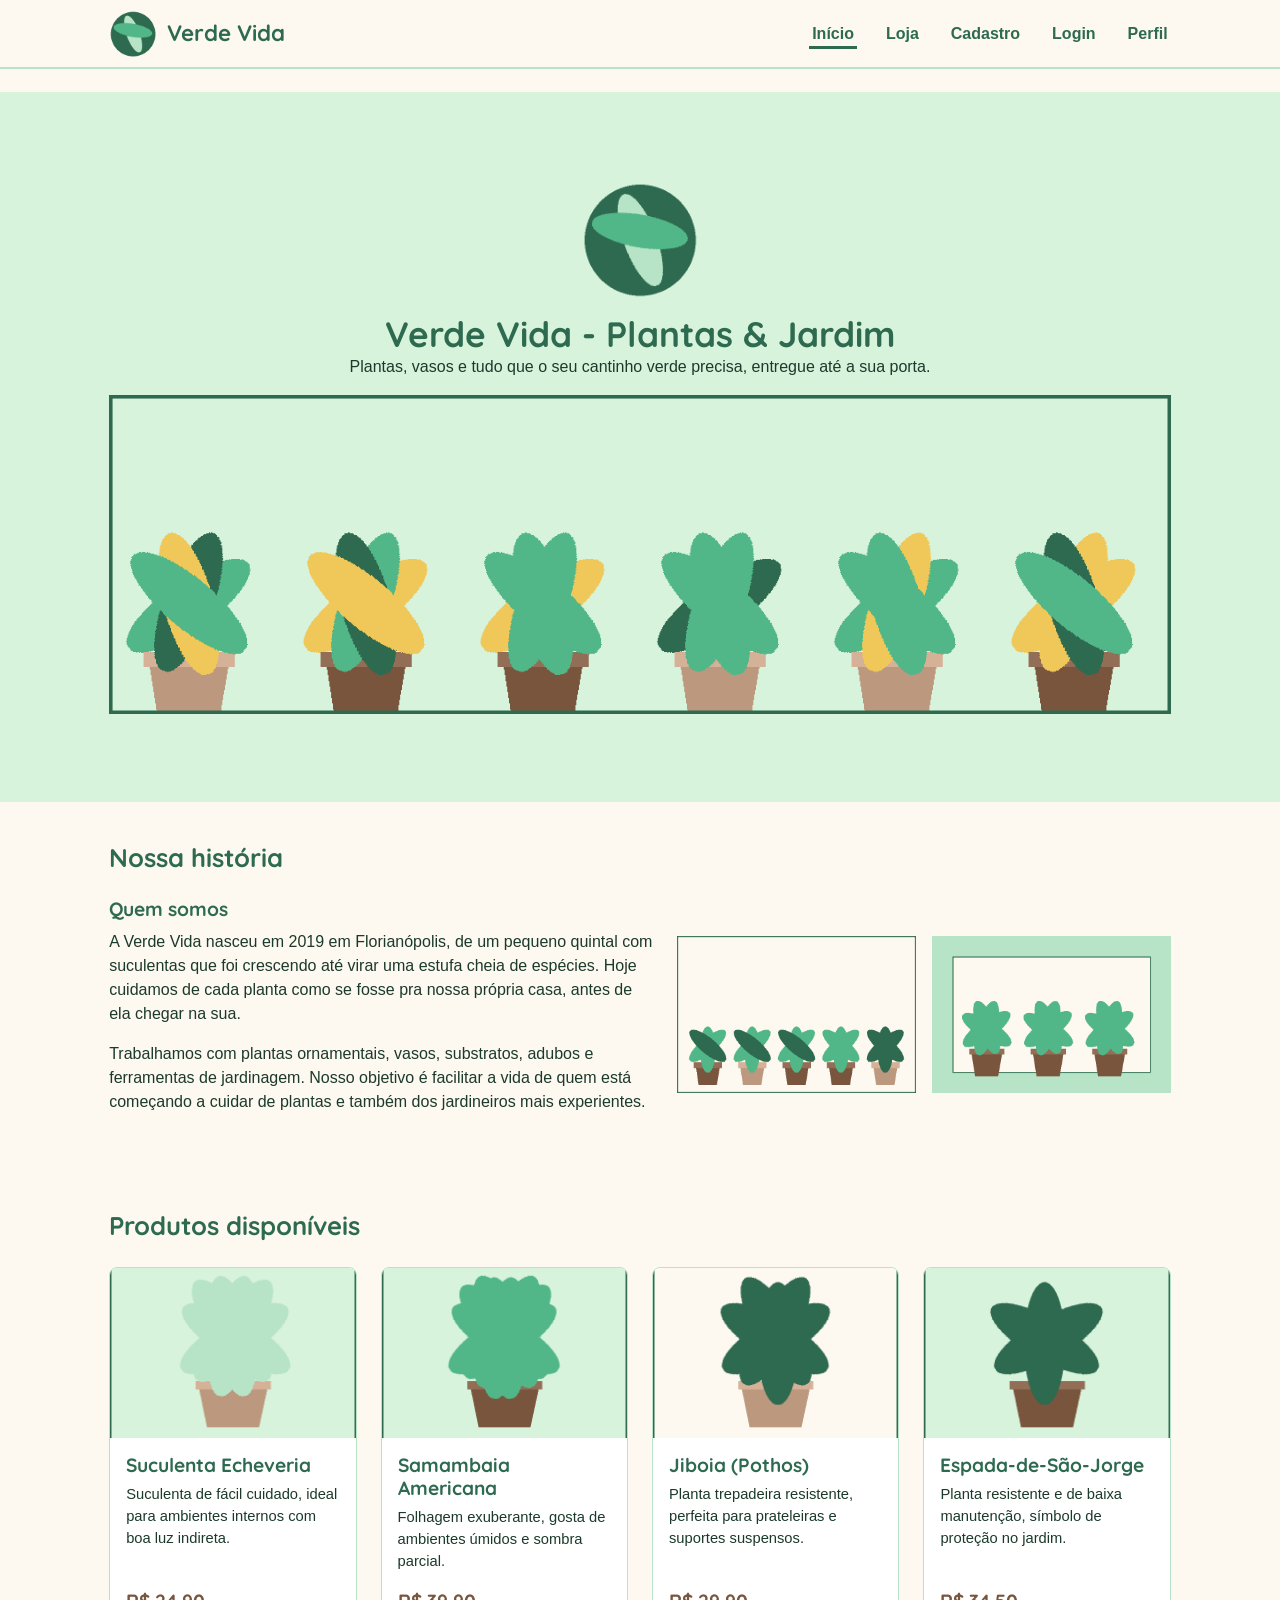
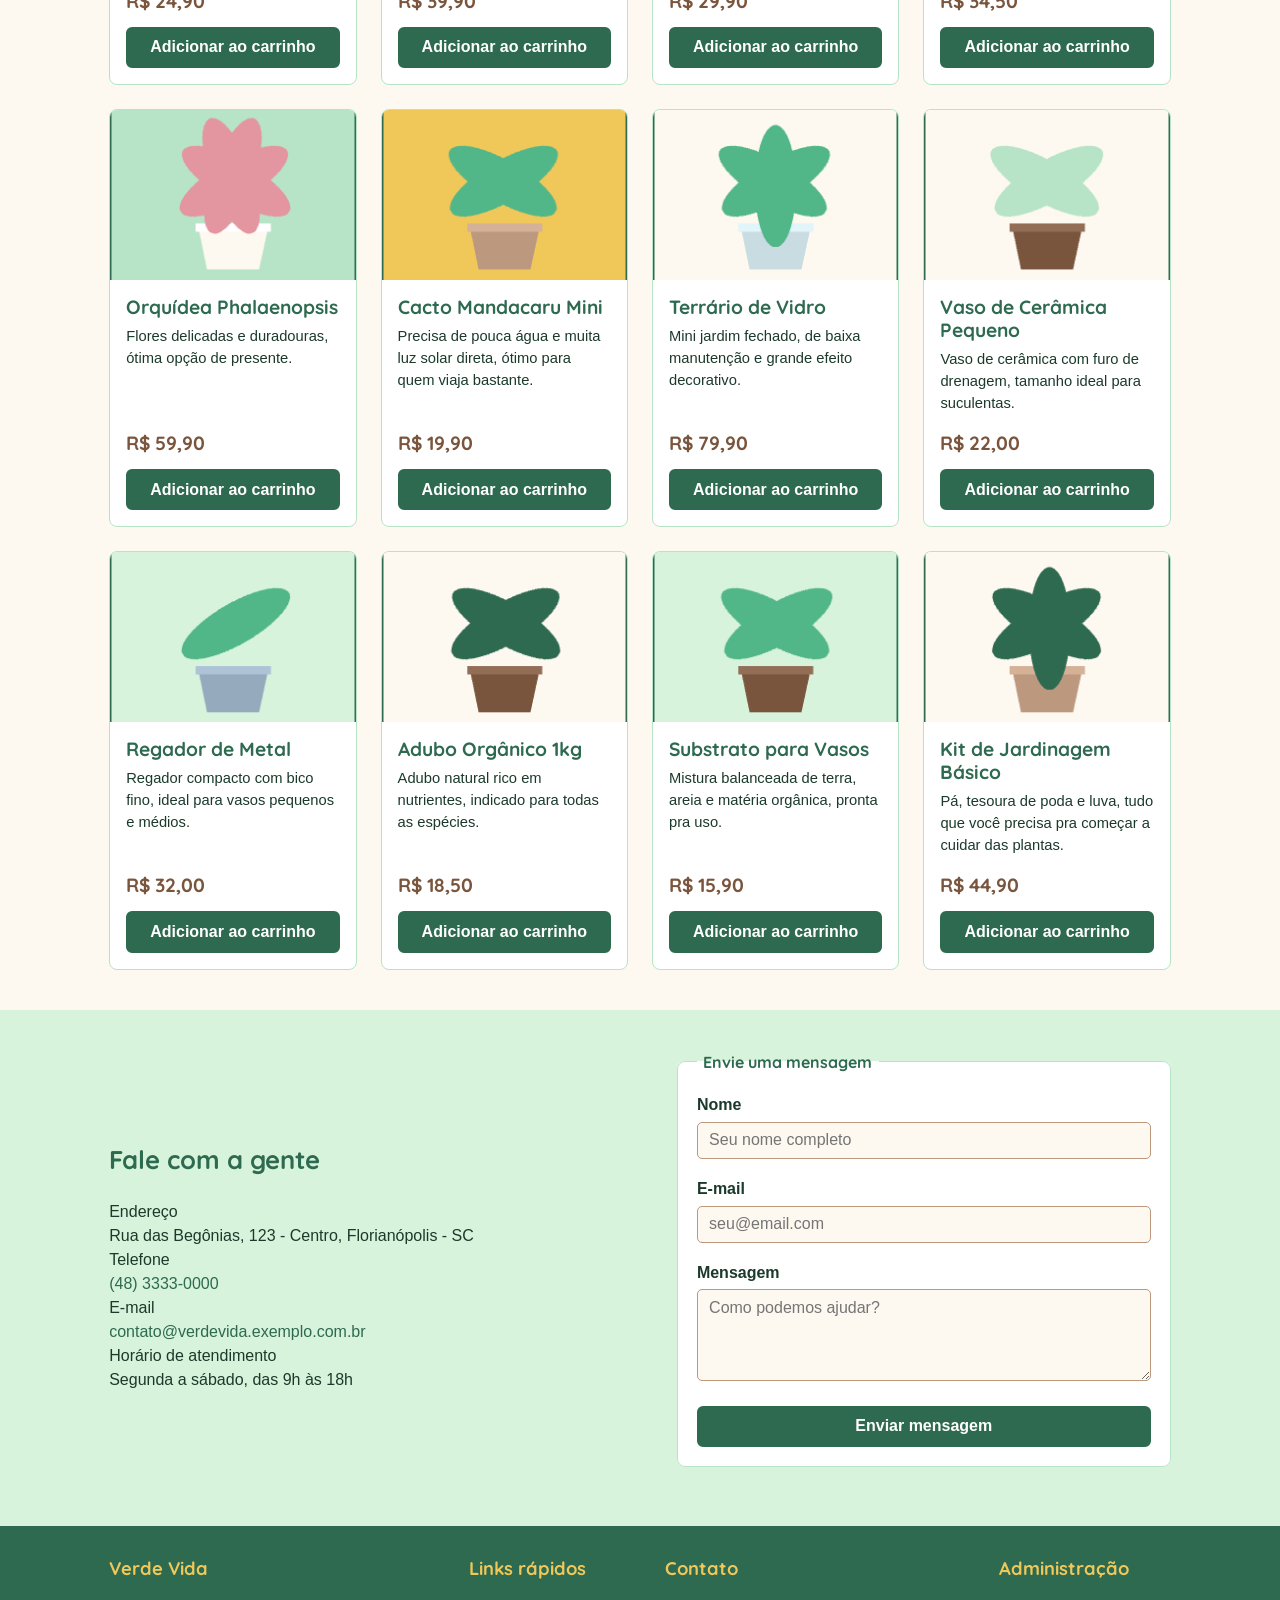
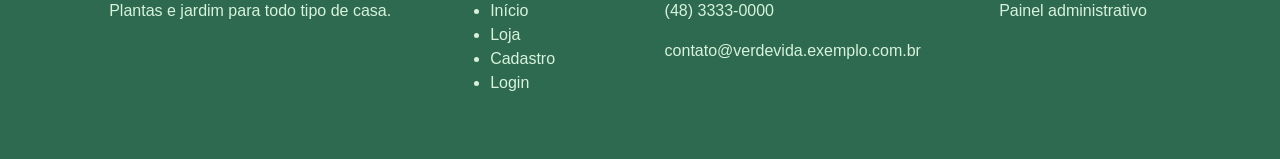
==== index.html @ 169ced2e "feat: cria página inicial" ====
<!DOCTYPE html>
<html lang="pt-BR">
<head>
    <meta charset="UTF-8">
    <meta name="viewport" content="width=device-width, initial-scale=1.0">
    <title>Verde Vida - Plantas &amp; Jardim</title>
    <meta name="description" content="Verde Vida: loja virtual de plantas, vasos e produtos de jardinagem.">
    <link rel="stylesheet" href="css/base.css">
    <link rel="stylesheet" href="css/layout.css">
    <link rel="stylesheet" href="css/componentes.css">
    <link rel="stylesheet" href="css/responsivo.css">
</head>
<body>

    <header class="cabecalho">
        <div class="container">
            <a href="index.html" class="marca-loja">
                <img src="img/logo.png" alt="Logotipo da loja Verde Vida, um vaso com folhas">
                <span>Verde Vida</span>
            </a>

            <input type="checkbox" id="alternar-menu" class="alternar-menu">
            <label for="alternar-menu" class="rotulo-menu">
                <span class="somente-leitor-de-tela">Abrir ou fechar o menu</span>
                <span class="barra-menu" aria-hidden="true"></span><span class="barra-menu" aria-hidden="true"></span><span class="barra-menu" aria-hidden="true"></span>
            </label>

            <nav class="menu-principal" aria-label="Navegação principal">
                <ul>
                    <li><a href="index.html" aria-current="page">Início</a></li>
                    <li><a href="loja.html">Loja</a></li>
                    <li><a href="cadastro.html">Cadastro</a></li>
                    <li><a href="login.html">Login</a></li>
                    <li><a href="perfil.html">Perfil</a></li>
                </ul>
            </nav>
        </div>
    </header>

    <main>

        <!-- area de destaque com nome e logo da loja -->
        <section class="secao secao-destaque">
            <div class="container">
                <img src="img/logo.png" alt="Logotipo da Verde Vida" class="logo-grande">
                <h1>Verde Vida - Plantas &amp; Jardim</h1>
                <p>Plantas, vasos e tudo que o seu cantinho verde precisa, entregue até a sua porta.</p>
                <img src="img/banner-destaque.png" alt="Ilustração de vasos de plantas lado a lado representando o catálogo da loja">
            </div>
        </section>

        <!-- descricao da loja, com imagens fora da galeria de produtos -->
        <section class="secao" id="sobre">
            <div class="container">
                <h2>Nossa história</h2>
                <div class="grade-sobre">
                    <div>
                        <h3>Quem somos</h3>
                        <p>A Verde Vida nasceu em 2019 em Florianópolis, de um pequeno quintal com suculentas que foi crescendo até virar uma estufa cheia de espécies. Hoje cuidamos de cada planta como se fosse pra nossa própria casa, antes de ela chegar na sua.</p>
                        <p>Trabalhamos com plantas ornamentais, vasos, substratos, adubos e ferramentas de jardinagem. Nosso objetivo é facilitar a vida de quem está começando a cuidar de plantas e também dos jardineiros mais experientes.</p>
                    </div>
                    <div class="imagens-sobre">
                        <img src="img/sobre-estufa.png" alt="Estufa da Verde Vida com vários vasos de plantas organizados em fileiras">
                        <img src="img/sobre-equipe.png" alt="Área de atendimento da loja com plantas expostas em uma estante">
                    </div>
                </div>
            </div>
        </section>

        <!-- galeria de produtos -->
        <section class="secao" id="produtos">
            <div class="container">
                <h2>Produtos disponíveis</h2>

                <div class="grade-produtos">

                    <article class="cartao-produto">
                        <img src="img/prod-suculenta.png" alt="Vaso pequeno com suculenta Echeveria">
                        <div class="info-produto">
                            <h3>Suculenta Echeveria</h3>
                            <p class="descricao-produto">Suculenta de fácil cuidado, ideal para ambientes internos com boa luz indireta.</p>
                            <p class="preco-produto">R$ 24,90</p>
                            <button type="button" class="botao botao-bloco">Adicionar ao carrinho</button>
                        </div>
                    </article>

                    <article class="cartao-produto">
                        <img src="img/prod-samambaia.png" alt="Samambaia americana em vaso de cerâmica">
                        <div class="info-produto">
                            <h3>Samambaia Americana</h3>
                            <p class="descricao-produto">Folhagem exuberante, gosta de ambientes úmidos e sombra parcial.</p>
                            <p class="preco-produto">R$ 39,90</p>
                            <button type="button" class="botao botao-bloco">Adicionar ao carrinho</button>
                        </div>
                    </article>

                    <article class="cartao-produto">
                        <img src="img/prod-jiboia.png" alt="Jiboia (Pothos) com folhas pendentes em vaso">
                        <div class="info-produto">
                            <h3>Jiboia (Pothos)</h3>
                            <p class="descricao-produto">Planta trepadeira resistente, perfeita para prateleiras e suportes suspensos.</p>
                            <p class="preco-produto">R$ 29,90</p>
                            <button type="button" class="botao botao-bloco">Adicionar ao carrinho</button>
                        </div>
                    </article>

                    <article class="cartao-produto">
                        <img src="img/prod-espada-sao-jorge.png" alt="Espada-de-São-Jorge em vaso de barro">
                        <div class="info-produto">
                            <h3>Espada-de-São-Jorge</h3>
                            <p class="descricao-produto">Planta resistente e de baixa manutenção, símbolo de proteção no jardim.</p>
                            <p class="preco-produto">R$ 34,50</p>
                            <button type="button" class="botao botao-bloco">Adicionar ao carrinho</button>
                        </div>
                    </article>

                    <article class="cartao-produto">
                        <img src="img/prod-orquidea.png" alt="Orquídea Phalaenopsis rosa em vaso transparente">
                        <div class="info-produto">
                            <h3>Orquídea Phalaenopsis</h3>
                            <p class="descricao-produto">Flores delicadas e duradouras, ótima opção de presente.</p>
                            <p class="preco-produto">R$ 59,90</p>
                            <button type="button" class="botao botao-bloco">Adicionar ao carrinho</button>
                        </div>
                    </article>

                    <article class="cartao-produto">
                        <img src="img/prod-cacto.png" alt="Mini cacto mandacaru em vaso pequeno">
                        <div class="info-produto">
                            <h3>Cacto Mandacaru Mini</h3>
                            <p class="descricao-produto">Precisa de pouca água e muita luz solar direta, ótimo para quem viaja bastante.</p>
                            <p class="preco-produto">R$ 19,90</p>
                            <button type="button" class="botao botao-bloco">Adicionar ao carrinho</button>
                        </div>
                    </article>

                    <article class="cartao-produto">
                        <img src="img/prod-terrario.png" alt="Terrário de vidro com pequenas plantas dentro">
                        <div class="info-produto">
                            <h3>Terrário de Vidro</h3>
                            <p class="descricao-produto">Mini jardim fechado, de baixa manutenção e grande efeito decorativo.</p>
                            <p class="preco-produto">R$ 79,90</p>
                            <button type="button" class="botao botao-bloco">Adicionar ao carrinho</button>
                        </div>
                    </article>

                    <article class="cartao-produto">
                        <img src="img/prod-vaso-ceramica.png" alt="Vaso de cerâmica vazio na cor marrom">
                        <div class="info-produto">
                            <h3>Vaso de Cerâmica Pequeno</h3>
                            <p class="descricao-produto">Vaso de cerâmica com furo de drenagem, tamanho ideal para suculentas.</p>
                            <p class="preco-produto">R$ 22,00</p>
                            <button type="button" class="botao botao-bloco">Adicionar ao carrinho</button>
                        </div>
                    </article>

                    <article class="cartao-produto">
                        <img src="img/prod-regador.png" alt="Regador de metal pequeno">
                        <div class="info-produto">
                            <h3>Regador de Metal</h3>
                            <p class="descricao-produto">Regador compacto com bico fino, ideal para vasos pequenos e médios.</p>
                            <p class="preco-produto">R$ 32,00</p>
                            <button type="button" class="botao botao-bloco">Adicionar ao carrinho</button>
                        </div>
                    </article>

                    <article class="cartao-produto">
                        <img src="img/prod-adubo.png" alt="Pacote de adubo orgânico de um quilo">
                        <div class="info-produto">
                            <h3>Adubo Orgânico 1kg</h3>
                            <p class="descricao-produto">Adubo natural rico em nutrientes, indicado para todas as espécies.</p>
                            <p class="preco-produto">R$ 18,50</p>
                            <button type="button" class="botao botao-bloco">Adicionar ao carrinho</button>
                        </div>
                    </article>

                    <article class="cartao-produto">
                        <img src="img/prod-substrato.png" alt="Pacote de substrato para vasos">
                        <div class="info-produto">
                            <h3>Substrato para Vasos</h3>
                            <p class="descricao-produto">Mistura balanceada de terra, areia e matéria orgânica, pronta pra uso.</p>
                            <p class="preco-produto">R$ 15,90</p>
                            <button type="button" class="botao botao-bloco">Adicionar ao carrinho</button>
                        </div>
                    </article>

                    <article class="cartao-produto">
                        <img src="img/prod-kit-jardinagem.png" alt="Kit básico de jardinagem com ferramentas pequenas">
                        <div class="info-produto">
                            <h3>Kit de Jardinagem Básico</h3>
                            <p class="descricao-produto">Pá, tesoura de poda e luva, tudo que você precisa pra começar a cuidar das plantas.</p>
                            <p class="preco-produto">R$ 44,90</p>
                            <button type="button" class="botao botao-bloco">Adicionar ao carrinho</button>
                        </div>
                    </article>

                </div>
            </div>
        </section>

        <!-- contato -->
        <section class="secao secao-destacada" id="contato">
            <div class="container grade-sobre">
                <div>
                    <h2>Fale com a gente</h2>
                    <dl>
                        <dt>Endereço</dt>
                        <dd>Rua das Begônias, 123 - Centro, Florianópolis - SC</dd>
                        <dt>Telefone</dt>
                        <dd><a href="tel:+554833330000">(48) 3333-0000</a></dd>
                        <dt>E-mail</dt>
                        <dd><a href="mailto:contato@verdevida.exemplo.com.br">contato@verdevida.exemplo.com.br</a></dd>
                        <dt>Horário de atendimento</dt>
                        <dd>Segunda a sábado, das 9h às 18h</dd>
                    </dl>
                </div>
                <div>
                    <form action="#" method="post" id="form-contato">
                        <fieldset>
                            <legend>Envie uma mensagem</legend>

                            <div class="campo">
                                <label for="contato-nome">Nome</label>
                                <input type="text" id="contato-nome" name="nome" placeholder="Seu nome completo" autocomplete="name" required>
                            </div>

                            <div class="campo">
                                <label for="contato-email">E-mail</label>
                                <input type="email" id="contato-email" name="email" placeholder="seu@email.com" autocomplete="email" required>
                            </div>

                            <div class="campo">
                                <label for="contato-mensagem">Mensagem</label>
                                <textarea id="contato-mensagem" name="mensagem" rows="4" placeholder="Como podemos ajudar?" required></textarea>
                            </div>

                            <button type="submit" class="botao botao-bloco">Enviar mensagem</button>
                        </fieldset>
                    </form>
                </div>
            </div>
        </section>

    </main>

    <footer class="rodape">
        <div class="container">
            <div class="bloco-rodape">
                <h2>Verde Vida</h2>
                <p>Plantas e jardim para todo tipo de casa.</p>
            </div>
            <div class="bloco-rodape">
                <h2>Links rápidos</h2>
                <ul>
                    <li><a href="index.html">Início</a></li>
                    <li><a href="loja.html">Loja</a></li>
                    <li><a href="cadastro.html">Cadastro</a></li>
                    <li><a href="login.html">Login</a></li>
                </ul>
            </div>
            <div class="bloco-rodape">
                <h2>Contato</h2>
                <p>(48) 3333-0000</p>
                <p>contato@verdevida.exemplo.com.br</p>
            </div>
            <div class="bloco-rodape">
                <h2>Administração</h2>
                <p><a href="relatorios.html">Painel administrativo</a></p>
            </div>
        </div>
    </footer>

</body>
</html>
---- css/base.css ----
/* base.css
   Reset simples + variaveis (cores, fontes) da loja Verde Vida. */

/* fonte dos titulos importada do Google Fonts*/
@import url('https://fonts.googleapis.com/css2?family=Quicksand:wght@500;700&display=swap');

/* reset bem simples, so pra tirar as margens padrao do navegador */
* {
    margin: 0;
    padding: 0;
}

/* box-sizing border-box pra facilitar o calculo de largura/altura */
html {
    box-sizing: border-box;
}
*, *:before, *:after {
    box-sizing: inherit;
}

:root {
    /* paleta da loja */
    --verde-escuro: #2d6a4f;
    --verde-medio: #52b788;
    --verde-claro: #b7e4c7;
    --verde-fundo: #d8f3dc;
    --marrom: #79553d;
    --marrom-claro: #bc987e;
    --creme: #fdf8f0;
    --amarelo: #f0c85a;
    --texto: #1b3a2b;
    --branco: #ffffff;
    --erro: #c0392b;
    --sombra: rgba(45, 106, 79, 0.18);

    /* fontes */
    --fonte-titulo: 'Quicksand', Verdana, sans-serif;
    --fonte-texto: Arial, Helvetica, sans-serif;

    /* espacamentos usados em varios lugares */
    --espaco-pequeno: 0.5em;
    --espaco-medio: 1em;
    --espaco-grande: 2em;
}

html {
    scroll-behavior: smooth;
}

body {
    font-family: var(--fonte-texto);
    color: var(--texto);
    background-color: var(--creme);
    line-height: 1.5;
}

h1, h2, h3 {
    font-family: var(--fonte-titulo);
    color: var(--verde-escuro);
    line-height: 1.2;
}

h1 {
    font-size: 2.2em;
}

h2 {
    font-size: 1.6em;
    margin-bottom: var(--espaco-medio);
}

h3 {
    font-size: 1.2em;
    margin-bottom: var(--espaco-pequeno);
}

p {
    margin-bottom: var(--espaco-medio);
}

a {
    color: var(--verde-escuro);
    text-decoration: none;
}

a:hover {
    text-decoration: underline;
    color: var(--verde-medio);
}

a:focus-visible,
button:focus-visible,
input:focus-visible,
select:focus-visible,
textarea:focus-visible {
    outline: 3px solid var(--amarelo);
    outline-offset: 2px;
}

img {
    max-width: 100%;
    display: block;
}

ul, ol {
    margin-left: 1.3em;
    margin-bottom: var(--espaco-medio);
}

/* sumir visualmente um texto mas manter ele acessivel */
.somente-leitor-de-tela {
    position: absolute;
    left: -9999px;
    top: auto;
}
---- css/layout.css ----
/* layout.css
   Estrutura geral das paginas: cabecalho, menu, main, rodape e as
   grades (grid/flex) usadas para organizar o conteudo. */

.container {
    width: 100%;
    max-width: 1100px;
    margin: 0 auto;
    padding: 0 1.2em;
}

/* ---------- cabecalho ---------- */

.cabecalho {
    position: fixed;
    top: 0;
    left: 0;
    width: 100%;
    z-index: 1000;
    background-color: var(--creme);
    border-bottom: 2px solid var(--verde-claro);
}

.cabecalho .container {
    display: flex;
    align-items: center;
    justify-content: space-between;
    padding-top: 0.6em;
    padding-bottom: 0.6em;
}

.marca-loja {
    display: flex;
    align-items: center;
}

.marca-loja img {
    width: 48px;
    height: 48px;
    margin-right: 0.6em;
}

.marca-loja span {
    font-family: var(--fonte-titulo);
    font-size: 1.4em;
    color: var(--verde-escuro);
    font-weight: 700;
    white-space: nowrap;
}

/* espaco pra pagina nao ficar escondida atras do cabecalho fixo */
main {
    padding-top: 92px;
}

/* ---------- menu de navegacao ---------- */

/* o checkbox e o label do hamburguer ficam escondidos no desktop,
   so aparecem na versao responsiva (ver responsivo.css) */
.alternar-menu {
    display: none;
}
.rotulo-menu {
    display: none;
}

.menu-principal ul {
    display: flex;
    align-items: center;
    list-style: none;
    margin: 0;
}

.menu-principal li {
    margin-left: 1.6em;
}

.menu-principal a {
    font-weight: 700;
    padding: 0.3em 0.2em;
    border-bottom: 3px solid transparent;
}

.menu-principal a[aria-current="page"] {
    border-bottom: 3px solid var(--verde-escuro);
    color: var(--verde-escuro);
}

/* ---------- secoes genericas ---------- */

.secao {
    padding: 2.5em 0;
}

.secao-destaque {
    background-color: var(--verde-fundo);
}

.secao-destacada {
    background-color: var(--verde-fundo);
}

.secao-destaque .container {
    display: flex;
    flex-direction: column;
    align-items: center;
    text-align: center;
    padding-top: 3em;
    padding-bottom: 3em;
}

.secao-destaque img.logo-grande {
    width: 120px;
    height: 120px;
    margin-bottom: 0.8em;
}

/* sobre a loja: texto de um lado, imagens do outro */
.grade-sobre {
    display: grid;
    grid-template-columns: 1.1fr 1fr;
    grid-gap: 1.5em;
    align-items: center;
}

.grade-sobre .imagens-sobre {
    display: grid;
    grid-template-columns: 1fr 1fr;
    grid-gap: 1em;
}

/* galeria de produtos em grid */
.grade-produtos {
    display: grid;
    grid-template-columns: repeat(4, 1fr);
    grid-gap: 1.5em;
}

/* ---------- rodape ---------- */

.rodape {
    background-color: var(--verde-escuro);
    color: var(--verde-fundo);
    padding: 2em 0;
}

.rodape .container {
    display: flex;
    justify-content: space-between;
    flex-wrap: wrap;
}

.rodape .bloco-rodape {
    margin-bottom: 1em;
    margin-right: 1.5em;
}

.rodape h2 {
    color: var(--amarelo);
    font-size: 1.15em;
}

.rodape a {
    color: var(--verde-fundo);
}

.rodape a:hover {
    color: var(--amarelo);
}

/* ---------- paginas de formulario (cadastro/login/perfil) ---------- */

.pagina-formulario main {
    display: flex;
    flex-direction: column;
    align-items: center;
    padding-bottom: 3em;
}

.cartao-formulario {
    width: 100%;
    max-width: 480px;
    margin-top: 1em;
}

.cartao-formulario-perfil {
    margin-bottom: 2em;
}

.secao-pedidos {
    max-width: 900px;
    margin: 0 auto;
}

/* ---------- loja.html: filtros + grade de produtos ---------- */

.layout-loja {
    display: grid;
    grid-template-columns: 240px 1fr;
    grid-gap: 1.5em;
}

/* ---------- carrinho ---------- */

.tabela-carrinho {
    width: 100%;
}
---- css/componentes.css ----
/* componentes.css
   Estilo dos "pedacinhos" reutilizaveis: botoes, cartoes de produto,
   formularios, tabelas e o menu hamburguer. */

/* ---------- botoes ---------- */

.botao {
    display: inline-block;
    font-family: var(--fonte-texto);
    font-weight: bold;
    font-size: 1em;
    padding: 0.6em 1.3em;
    border: 2px solid var(--verde-escuro);
    border-radius: 6px;
    background-color: var(--verde-escuro);
    color: var(--branco);
    cursor: pointer;
    transition: background-color 0.2s ease-in-out, transform 0.15s ease-in-out;
}

.botao:hover {
    background-color: var(--verde-medio);
    border-color: var(--verde-medio);
}

.botao:active {
    transform: scale(0.97);
}

.botao-secundario {
    background-color: transparent;
    color: var(--verde-escuro);
}

.botao-secundario:hover {
    background-color: var(--verde-claro);
    color: var(--verde-escuro);
}

.botao-perigo {
    background-color: var(--erro);
    border-color: var(--erro);
}

.botao-perigo:hover {
    background-color: #e05545;
    border-color: #e05545;
}

.botao-bloco {
    display: block;
    width: 100%;
    text-align: center;
}

/* ---------- cartao de produto ---------- */

.cartao-produto {
    background-color: var(--branco);
    border: 1px solid var(--verde-claro);
    border-radius: 8px;
    overflow: hidden;
    display: flex;
    flex-direction: column;
    transition: box-shadow 0.2s ease-in-out, transform 0.2s ease-in-out;
}

.cartao-produto:hover {
    box-shadow: 0 6px 14px var(--sombra);
    transform: translate(0, -4px);
}

.cartao-produto img {
    width: 100%;
    height: 170px;
    object-fit: cover;
}

.cartao-produto .info-produto {
    padding: 1em;
    display: flex;
    flex-direction: column;
    flex-grow: 1;
}

.cartao-produto h3 {
    margin-bottom: 0.3em;
}

.cartao-produto .descricao-produto {
    flex-grow: 1;
    font-size: 0.92em;
    color: var(--texto);
}

.cartao-produto .preco-produto {
    font-family: var(--fonte-titulo);
    font-weight: 700;
    color: var(--marrom);
    font-size: 1.2em;
    margin-bottom: 0.6em;
}

/* ---------- formularios ---------- */

fieldset {
    border: 1px solid var(--verde-claro);
    border-radius: 8px;
    padding: 1.2em;
    margin-bottom: 1.2em;
    background-color: var(--branco);
}

legend {
    font-family: var(--fonte-titulo);
    color: var(--verde-escuro);
    font-weight: 700;
    padding: 0 0.4em;
}

.campo {
    margin-bottom: 1.1em;
}

.campo label {
    display: block;
    font-weight: bold;
    margin-bottom: 0.3em;
}

.campo input,
.campo select,
.campo textarea {
    width: 100%;
    padding: 0.55em 0.7em;
    border: 1px solid var(--marrom-claro);
    border-radius: 5px;
    font-family: var(--fonte-texto);
    font-size: 1em;
    background-color: var(--creme);
    transition: border-color 0.15s ease-in-out;
}

.campo input:hover,
.campo select:hover,
.campo textarea:hover {
    border-color: var(--verde-medio);
}

.campo input:focus,
.campo select:focus,
.campo textarea:focus {
    border-color: var(--verde-escuro);
    outline: none;
}

.campo input:invalid:not(:placeholder-shown) {
    border-color: var(--erro);
}

.campo small.ajuda {
    display: block;
    margin-top: 0.3em;
    font-size: 0.85em;
    color: var(--marrom);
}

.campo input[readonly],
.campo input:disabled {
    background-color: var(--verde-claro);
    color: var(--texto);
    cursor: not-allowed;
}

.linha-campos {
    display: flex;
}

.linha-campos .campo {
    flex: 1 1 auto;
    margin-right: 1em;
}

.linha-campos .campo:last-child {
    margin-right: 0;
}

.campo-opcoes label {
    display: inline-flex;
    align-items: center;
    font-weight: normal;
    margin-right: 1em;
}

.campo-opcoes input {
    width: auto;
    margin-right: 0.4em;
}

.aviso-formulario {
    background-color: var(--verde-fundo);
    border: 1px solid var(--verde-medio);
    border-radius: 6px;
    padding: 1em;
    margin-bottom: 1.2em;
}

.rodape-formulario {
    text-align: center;
    margin-top: 1em;
}

/* ---------- tabelas ---------- */

table {
    width: 100%;
    border-collapse: collapse;
    margin-bottom: 1.5em;
    background-color: var(--branco);
}

caption {
    font-family: var(--fonte-titulo);
    font-weight: 700;
    color: var(--verde-escuro);
    text-align: left;
    padding-bottom: 0.5em;
    font-size: 1.1em;
}

th, td {
    border: 1px solid var(--verde-claro);
    padding: 0.6em 0.7em;
    text-align: left;
}

thead th {
    background-color: var(--verde-escuro);
    color: var(--branco);
}

tbody tr:hover {
    background-color: var(--verde-fundo);
}

tfoot td {
    font-weight: bold;
    background-color: var(--verde-fundo);
}

/* ---------- mensagem de confirmacao (carrinho) ---------- */

.confirmacao-pedido {
    background-color: var(--verde-fundo);
    border: 2px solid var(--verde-escuro);
    border-radius: 8px;
    padding: 1.5em;
    margin-top: 1.5em;
}

/* elemento fica oculto ate o atributo "hidden" ser removido no html */
[hidden] {
    display: none;
}

/* ---------- filtros da loja ---------- */

.filtros-loja {
    background-color: var(--branco);
    border: 1px solid var(--verde-claro);
    border-radius: 8px;
    padding: 1.2em;
}

.filtros-loja .campo {
    margin-bottom: 0.9em;
}

/* ---------- menu hamburguer (checkbox escondido + rotulo) ----------
   so tem efeito visual na faixa responsiva de celular, ver responsivo.css */

.rotulo-menu {
    width: 32px;
    height: 24px;
    position: relative;
    cursor: pointer;
}

.rotulo-menu .barra-menu {
    position: absolute;
    left: 0;
    width: 100%;
    height: 3px;
    background-color: var(--verde-escuro);
    transition: transform 0.2s ease-in-out;
}

.rotulo-menu .barra-menu:nth-child(2) { top: 0; }
.rotulo-menu .barra-menu:nth-child(3) { top: 10px; }
.rotulo-menu .barra-menu:nth-child(4) { top: 20px; }
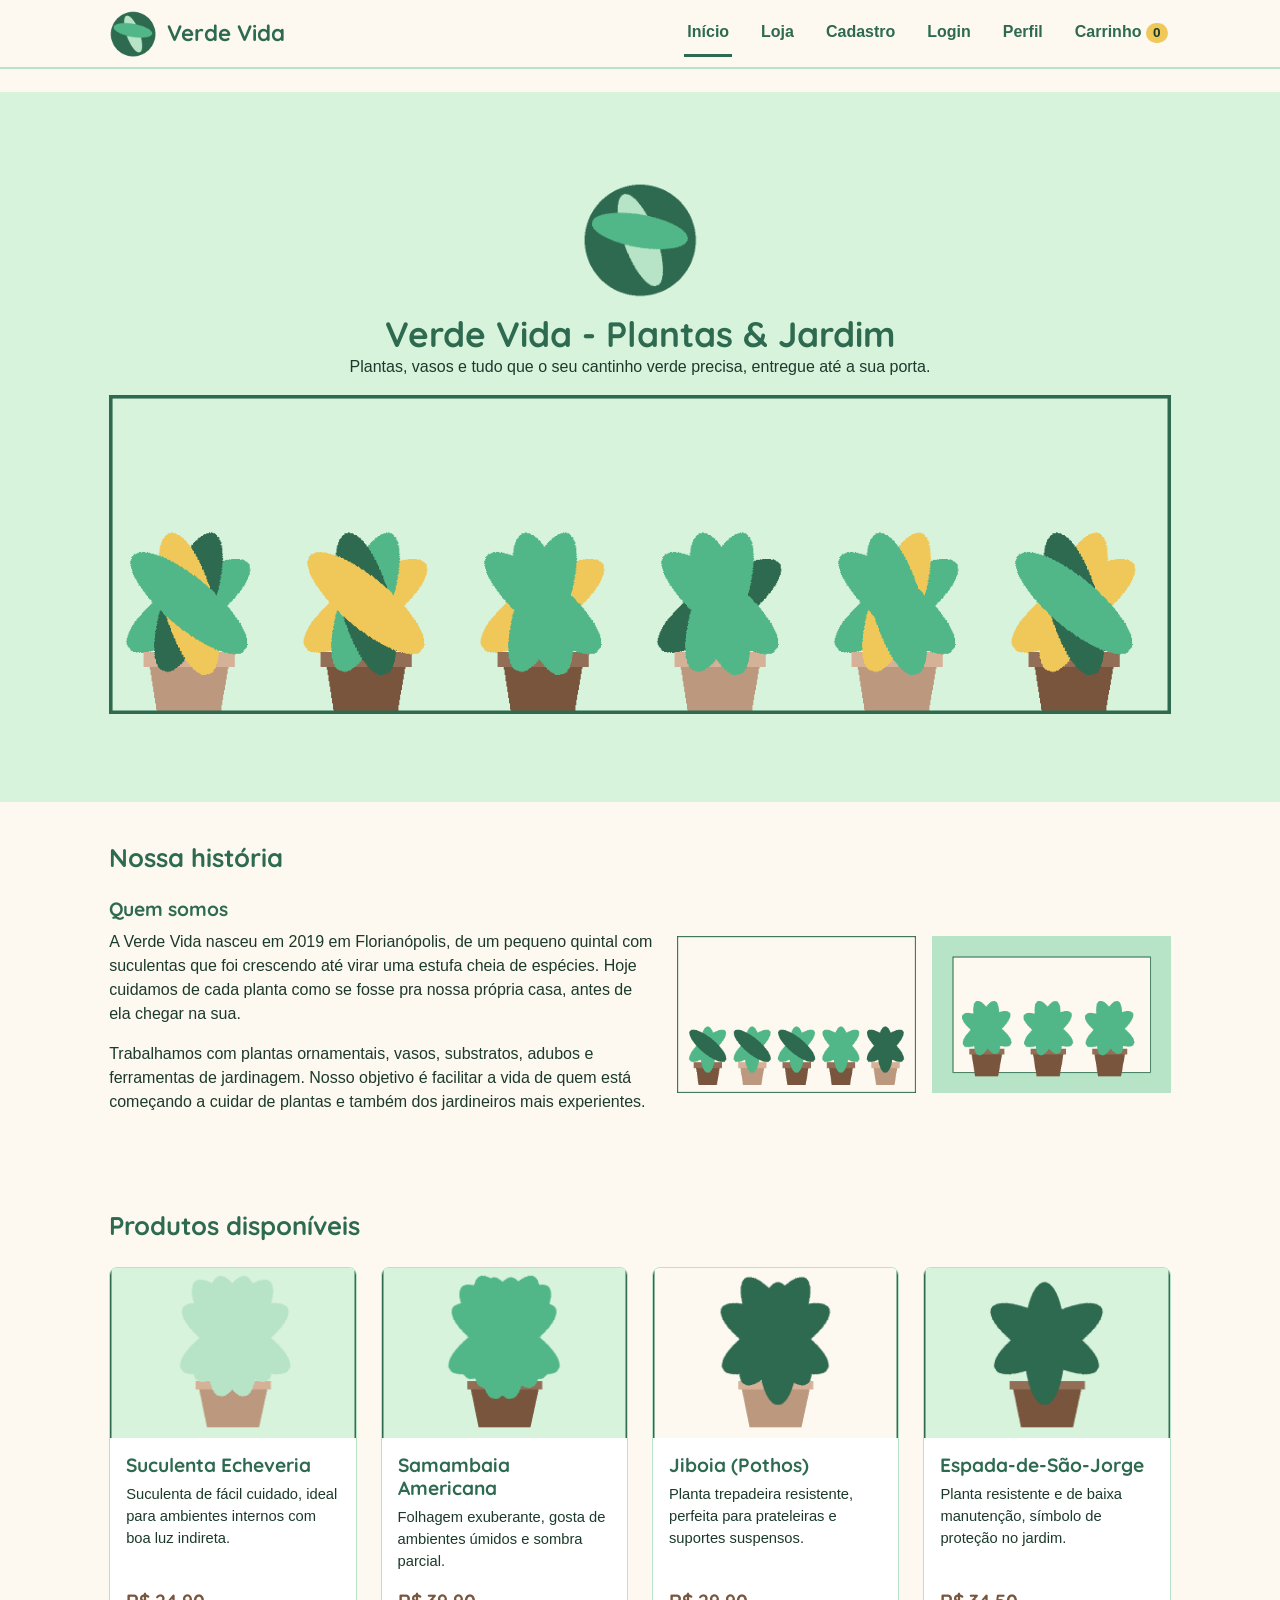
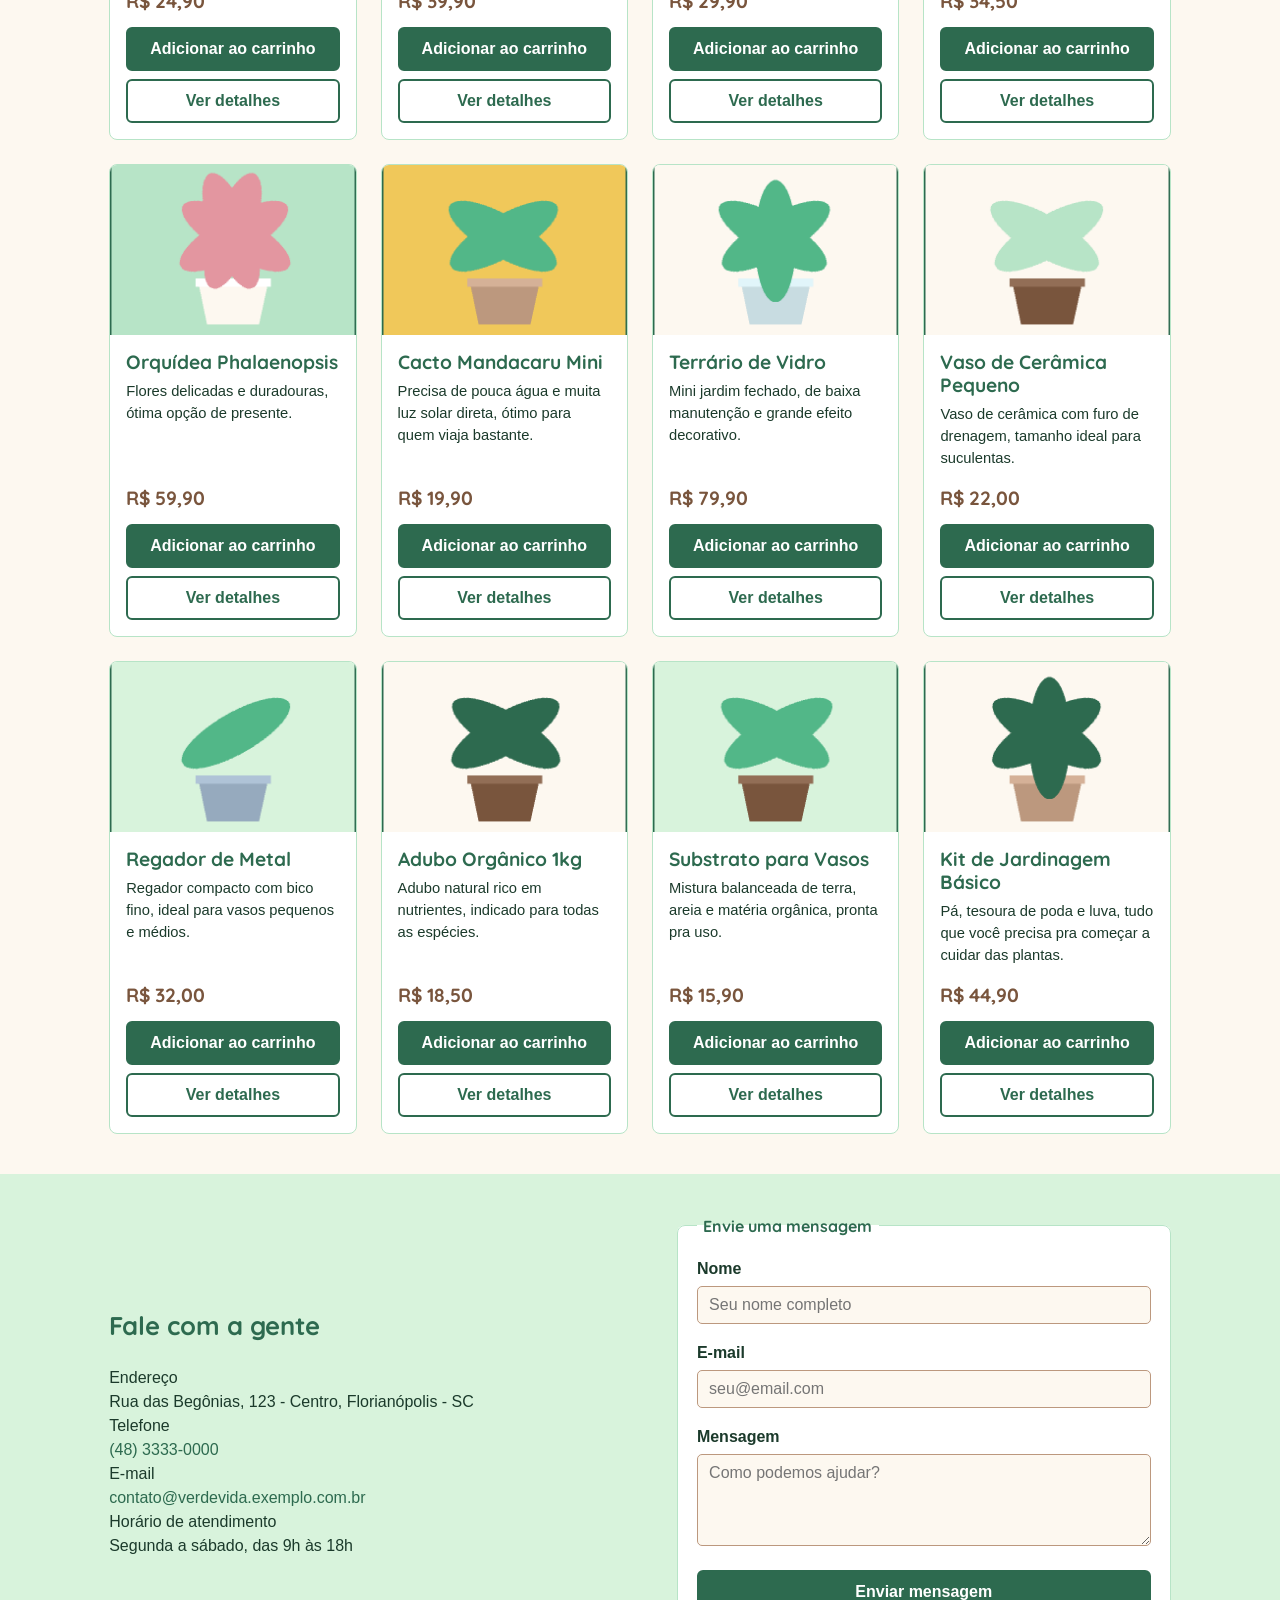
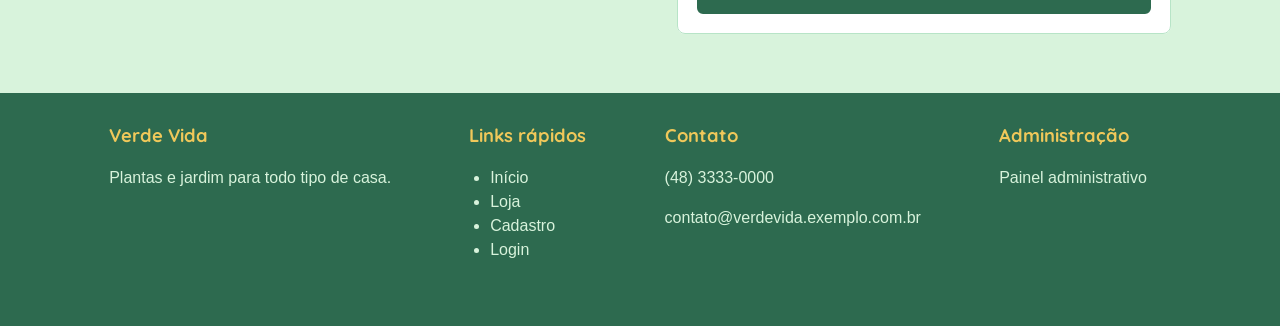
==== commit 42f00d0c: "feat: adicionar arquivos JavaScript para gerenciamento de clientes, compras, produtos e interface da" ====
--- a/index.html
+++ b/index.html
@@ -9,6 +9,7 @@
     <link rel="stylesheet" href="css/layout.css">
     <link rel="stylesheet" href="css/componentes.css">
     <link rel="stylesheet" href="css/responsivo.css">
+    <script type="module" src="js/pagina-index.js"></script>
 </head>
 <body>
 
@@ -72,129 +73,7 @@
             <div class="container">
                 <h2>Produtos disponíveis</h2>
 
-                <div class="grade-produtos">
-
-                    <article class="cartao-produto">
-                        <img src="img/prod-suculenta.png" alt="Vaso pequeno com suculenta Echeveria">
-                        <div class="info-produto">
-                            <h3>Suculenta Echeveria</h3>
-                            <p class="descricao-produto">Suculenta de fácil cuidado, ideal para ambientes internos com boa luz indireta.</p>
-                            <p class="preco-produto">R$ 24,90</p>
-                            <button type="button" class="botao botao-bloco">Adicionar ao carrinho</button>
-                        </div>
-                    </article>
-
-                    <article class="cartao-produto">
-                        <img src="img/prod-samambaia.png" alt="Samambaia americana em vaso de cerâmica">
-                        <div class="info-produto">
-                            <h3>Samambaia Americana</h3>
-                            <p class="descricao-produto">Folhagem exuberante, gosta de ambientes úmidos e sombra parcial.</p>
-                            <p class="preco-produto">R$ 39,90</p>
-                            <button type="button" class="botao botao-bloco">Adicionar ao carrinho</button>
-                        </div>
-                    </article>
-
-                    <article class="cartao-produto">
-                        <img src="img/prod-jiboia.png" alt="Jiboia (Pothos) com folhas pendentes em vaso">
-                        <div class="info-produto">
-                            <h3>Jiboia (Pothos)</h3>
-                            <p class="descricao-produto">Planta trepadeira resistente, perfeita para prateleiras e suportes suspensos.</p>
-                            <p class="preco-produto">R$ 29,90</p>
-                            <button type="button" class="botao botao-bloco">Adicionar ao carrinho</button>
-                        </div>
-                    </article>
-
-                    <article class="cartao-produto">
-                        <img src="img/prod-espada-sao-jorge.png" alt="Espada-de-São-Jorge em vaso de barro">
-                        <div class="info-produto">
-                            <h3>Espada-de-São-Jorge</h3>
-                            <p class="descricao-produto">Planta resistente e de baixa manutenção, símbolo de proteção no jardim.</p>
-                            <p class="preco-produto">R$ 34,50</p>
-                            <button type="button" class="botao botao-bloco">Adicionar ao carrinho</button>
-                        </div>
-                    </article>
-
-                    <article class="cartao-produto">
-                        <img src="img/prod-orquidea.png" alt="Orquídea Phalaenopsis rosa em vaso transparente">
-                        <div class="info-produto">
-                            <h3>Orquídea Phalaenopsis</h3>
-                            <p class="descricao-produto">Flores delicadas e duradouras, ótima opção de presente.</p>
-                            <p class="preco-produto">R$ 59,90</p>
-                            <button type="button" class="botao botao-bloco">Adicionar ao carrinho</button>
-                        </div>
-                    </article>
-
-                    <article class="cartao-produto">
-                        <img src="img/prod-cacto.png" alt="Mini cacto mandacaru em vaso pequeno">
-                        <div class="info-produto">
-                            <h3>Cacto Mandacaru Mini</h3>
-                            <p class="descricao-produto">Precisa de pouca água e muita luz solar direta, ótimo para quem viaja bastante.</p>
-                            <p class="preco-produto">R$ 19,90</p>
-                            <button type="button" class="botao botao-bloco">Adicionar ao carrinho</button>
-                        </div>
-                    </article>
-
-                    <article class="cartao-produto">
-                        <img src="img/prod-terrario.png" alt="Terrário de vidro com pequenas plantas dentro">
-                        <div class="info-produto">
-                            <h3>Terrário de Vidro</h3>
-                            <p class="descricao-produto">Mini jardim fechado, de baixa manutenção e grande efeito decorativo.</p>
-                            <p class="preco-produto">R$ 79,90</p>
-                            <button type="button" class="botao botao-bloco">Adicionar ao carrinho</button>
-                        </div>
-                    </article>
-
-                    <article class="cartao-produto">
-                        <img src="img/prod-vaso-ceramica.png" alt="Vaso de cerâmica vazio na cor marrom">
-                        <div class="info-produto">
-                            <h3>Vaso de Cerâmica Pequeno</h3>
-                            <p class="descricao-produto">Vaso de cerâmica com furo de drenagem, tamanho ideal para suculentas.</p>
-                            <p class="preco-produto">R$ 22,00</p>
-                            <button type="button" class="botao botao-bloco">Adicionar ao carrinho</button>
-                        </div>
-                    </article>
-
-                    <article class="cartao-produto">
-                        <img src="img/prod-regador.png" alt="Regador de metal pequeno">
-                        <div class="info-produto">
-                            <h3>Regador de Metal</h3>
-                            <p class="descricao-produto">Regador compacto com bico fino, ideal para vasos pequenos e médios.</p>
-                            <p class="preco-produto">R$ 32,00</p>
-                            <button type="button" class="botao botao-bloco">Adicionar ao carrinho</button>
-                        </div>
-                    </article>
-
-                    <article class="cartao-produto">
-                        <img src="img/prod-adubo.png" alt="Pacote de adubo orgânico de um quilo">
-                        <div class="info-produto">
-                            <h3>Adubo Orgânico 1kg</h3>
-                            <p class="descricao-produto">Adubo natural rico em nutrientes, indicado para todas as espécies.</p>
-                            <p class="preco-produto">R$ 18,50</p>
-                            <button type="button" class="botao botao-bloco">Adicionar ao carrinho</button>
-                        </div>
-                    </article>
-
-                    <article class="cartao-produto">
-                        <img src="img/prod-substrato.png" alt="Pacote de substrato para vasos">
-                        <div class="info-produto">
-                            <h3>Substrato para Vasos</h3>
-                            <p class="descricao-produto">Mistura balanceada de terra, areia e matéria orgânica, pronta pra uso.</p>
-                            <p class="preco-produto">R$ 15,90</p>
-                            <button type="button" class="botao botao-bloco">Adicionar ao carrinho</button>
-                        </div>
-                    </article>
-
-                    <article class="cartao-produto">
-                        <img src="img/prod-kit-jardinagem.png" alt="Kit básico de jardinagem com ferramentas pequenas">
-                        <div class="info-produto">
-                            <h3>Kit de Jardinagem Básico</h3>
-                            <p class="descricao-produto">Pá, tesoura de poda e luva, tudo que você precisa pra começar a cuidar das plantas.</p>
-                            <p class="preco-produto">R$ 44,90</p>
-                            <button type="button" class="botao botao-bloco">Adicionar ao carrinho</button>
-                        </div>
-                    </article>
-
-                </div>
+                <div class="grade-produtos"></div>
             </div>
         </section>
 
--- a/css/layout.css
+++ b/css/layout.css
@@ -76,8 +76,10 @@
 }
 
 .menu-principal a {
+    display: inline-block;
+    min-height: 44px; /* area de toque minima */
     font-weight: 700;
-    padding: 0.3em 0.2em;
+    padding: 0.6em 0.2em;
     border-bottom: 3px solid transparent;
 }
 
--- a/css/componentes.css
+++ b/css/componentes.css
@@ -10,6 +10,7 @@
     font-weight: bold;
     font-size: 1em;
     padding: 0.6em 1.3em;
+    min-height: 44px; /* area de toque minima */
     border: 2px solid var(--verde-escuro);
     border-radius: 6px;
     background-color: var(--verde-escuro);
@@ -248,6 +249,18 @@
     background-color: var(--verde-fundo);
 }
 
+/* envolve as tabelas: se a tabela for mais larga que a tela,
+   so ela rola na horizontal, sem cortar o conteudo */
+.tabela-rolavel {
+    width: 100%;
+    overflow-x: auto;
+    margin-bottom: 1.5em;
+}
+
+.tabela-rolavel table {
+    margin-bottom: 0;
+}
+
 /* ---------- mensagem de confirmacao (carrinho) ---------- */
 
 .confirmacao-pedido {
@@ -279,22 +292,218 @@
 /* ---------- menu hamburguer (checkbox escondido + rotulo) ----------
    so tem efeito visual na faixa responsiva de celular, ver responsivo.css */
 
+/* a area clicavel tem 44x44px (toque confortavel no celular),
+   mas o desenho das 3 barras continua com 32x23px, centralizado */
 .rotulo-menu {
-    width: 32px;
-    height: 24px;
+    width: 44px;
+    height: 44px;
     position: relative;
     cursor: pointer;
 }
 
 .rotulo-menu .barra-menu {
     position: absolute;
-    left: 0;
-    width: 100%;
+    left: 6px;
+    width: 32px;
     height: 3px;
     background-color: var(--verde-escuro);
     transition: transform 0.2s ease-in-out;
 }
 
-.rotulo-menu .barra-menu:nth-child(2) { top: 0; }
-.rotulo-menu .barra-menu:nth-child(3) { top: 10px; }
-.rotulo-menu .barra-menu:nth-child(4) { top: 20px; }
+.rotulo-menu .barra-menu:nth-child(2) { top: 10px; }
+.rotulo-menu .barra-menu:nth-child(3) { top: 20px; }
+.rotulo-menu .barra-menu:nth-child(4) { top: 30px; }
+
+/* segundo botao do cartao ("Ver detalhes") com um respiro em cima */
+.cartao-produto .botao + .botao {
+    margin-top: 0.5em;
+}
+
+/* mensagem quando a busca nao encontra nada: ocupa a linha inteira da grade */
+.mensagem-vazia {
+    grid-column: 1 / -1;
+    background-color: var(--branco);
+    border: 1px dashed var(--marrom-claro);
+    border-radius: 8px;
+    padding: 1.5em;
+    text-align: center;
+}
+
+.resultado-filtros {
+    margin-top: 0.8em;
+    font-size: 0.9em;
+    color: var(--marrom);
+}
+
+/* ---------- mensagens de erro junto ao campo ---------- */
+
+.campo small.mensagem-erro {
+    display: block;
+    margin-top: 0.3em;
+    font-size: 0.85em;
+    color: var(--erro);
+    font-weight: bold;
+}
+
+.campo input[aria-invalid="true"] {
+    border-color: var(--erro);
+}
+
+/* ---------- contador do carrinho no menu ---------- */
+
+.contador-carrinho {
+    display: inline-block;
+    min-width: 1.6em;
+    padding: 0 0.4em;
+    border-radius: 1em;
+    background-color: var(--amarelo);
+    color: var(--texto);
+    font-size: 0.85em;
+    text-align: center;
+}
+
+/* ---------- carrinho: botoes - e + ---------- */
+
+.controle-quantidade {
+    display: flex;
+    align-items: center;
+}
+
+.controle-quantidade .botao {
+    min-width: 44px;
+    padding: 0.3em 0.6em;
+}
+
+.controle-quantidade .valor-quantidade {
+    min-width: 2em;
+    margin: 0 0.4em;
+    text-align: center;
+    font-weight: bold;
+}
+
+.botao:disabled {
+    opacity: 0.5;
+    cursor: not-allowed;
+}
+
+.carrinho-vazio {
+    text-align: center;
+}
+
+/* ---------- avisos temporarios (toasts) ----------
+   ficam embaixo, para nao cobrir o menu do cabecalho */
+
+.area-toasts {
+    position: fixed;
+    right: 1em;
+    bottom: 1em;
+    z-index: 1100;
+    width: 320px;
+    max-width: calc(100% - 2em);
+}
+
+.toast {
+    margin-bottom: 0;
+    margin-top: 0.5em;
+    padding: 0.8em 1em;
+    border-radius: 6px;
+    background-color: var(--verde-escuro);
+    color: var(--branco);
+    box-shadow: 0 4px 10px var(--sombra);
+}
+
+.toast-erro {
+    background-color: var(--erro);
+}
+
+.toast-info {
+    background-color: var(--marrom);
+}
+
+/* ---------- dialogo (modal) ----------
+   largura de ate 92% da tela e rolagem interna quando o conteudo e grande */
+
+.dialogo {
+    width: 92%;
+    max-width: 640px;
+    max-height: 90vh;
+    margin: auto;
+    padding: 0;
+    border: 2px solid var(--verde-escuro);
+    border-radius: 8px;
+    background-color: var(--creme);
+    color: var(--texto);
+    overflow-y: auto;
+}
+
+.dialogo::backdrop {
+    background-color: rgba(27, 58, 43, 0.6);
+}
+
+.conteudo-dialogo {
+    padding: 1.2em;
+}
+
+.cabecalho-dialogo {
+    display: flex;
+    justify-content: space-between;
+    align-items: center;
+    margin-bottom: 1em;
+}
+
+.cabecalho-dialogo h2 {
+    margin-bottom: 0;
+    margin-right: 0.5em;
+}
+
+.botao-fechar-dialogo {
+    flex-shrink: 0;
+    width: 44px;
+    height: 44px;
+    font-size: 1.6em;
+    line-height: 1;
+    color: var(--verde-escuro);
+    background-color: transparent;
+    border: 2px solid var(--verde-claro);
+    border-radius: 6px;
+    cursor: pointer;
+}
+
+.botao-fechar-dialogo:hover {
+    background-color: var(--verde-claro);
+}
+
+/* ---------- detalhes do produto (dentro do dialogo) ---------- */
+
+.detalhes-produto {
+    display: grid;
+    grid-template-columns: 1fr 1fr;
+    grid-gap: 1.2em;
+}
+
+.detalhes-produto img {
+    width: 100%;
+    height: 260px;
+    object-fit: cover;
+    border-radius: 6px;
+}
+
+.detalhes-produto .preco-produto {
+    font-family: var(--fonte-titulo);
+    font-weight: 700;
+    color: var(--marrom);
+    font-size: 1.3em;
+}
+
+.categoria-produto {
+    font-size: 0.85em;
+    font-weight: bold;
+    color: var(--verde-medio);
+    margin-bottom: 0.4em;
+}
+
+.estoque-produto,
+.aviso-estoque {
+    font-size: 0.95em;
+    color: var(--marrom);
+}
--- a/css/responsivo.css
+++ b/css/responsivo.css
@@ -0,0 +1,224 @@
+/* responsivo.css
+   Media queries pra adaptar o site a diferentes tamanhos de tela.
+   Desktop (acima de 1024px) usa o estilo padrao das outras folhas.
+   Aqui ajustamos para: tablet, smartphone grande e smartphone pequeno. */
+
+/* evita rolagem horizontal em qualquer tela pequena */
+html, body {
+    overflow-x: hidden;
+}
+
+/* ---------------------------------------------------- */
+/* TABLET: entre 768px e 1024px                          */
+/* ---------------------------------------------------- */
+@media screen and (min-width: 768px) and (max-width: 1024px) {
+
+    .grade-produtos {
+        grid-template-columns: repeat(2, 1fr);
+    }
+
+    .grade-sobre {
+        grid-template-columns: 1fr;
+    }
+
+    .grade-sobre .imagens-sobre {
+        margin-top: 1em;
+    }
+
+    .layout-loja {
+        grid-template-columns: 200px 1fr;
+    }
+
+    /* com muitos itens no menu, eles quebram em duas linhas
+       em vez de empurrar o cabecalho pra fora da tela */
+    .menu-principal ul {
+        flex-wrap: wrap;
+        justify-content: flex-end;
+    }
+
+    .menu-principal li {
+        margin-left: 1em;
+    }
+
+    main {
+        padding-top: 100px;
+    }
+}
+
+/* ---------------------------------------------------- */
+/* SMARTPHONE (geral, abaixo de 768px): menu hamburguer  */
+/* ---------------------------------------------------- */
+@media screen and (max-width: 767px) {
+
+    main {
+        padding-top: 80px;
+    }
+
+    .container {
+        padding: 0 1em;
+    }
+
+    /* palavras muito longas (e-mails, por exemplo) quebram a linha
+       em vez de alargar a pagina */
+    body {
+        overflow-wrap: break-word;
+    }
+
+    /* paginas de formulario: o cartao nao encosta nas bordas da tela */
+    .pagina-formulario main {
+        padding-left: 1em;
+        padding-right: 1em;
+    }
+
+    .pagina-formulario main .container {
+        padding: 0;
+    }
+
+    /* fonte de 16px evita o zoom automatico do navegador ao focar o campo */
+    input,
+    select,
+    textarea {
+        font-size: 16px;
+    }
+
+    /* mostra o botao sanduiche e esconde o menu normal */
+    .rotulo-menu {
+        display: block;
+        margin-left: auto;
+    }
+
+    /* top: 100% posiciona o menu logo abaixo do cabecalho fixo,
+       qualquer que seja a altura dele */
+    .menu-principal ul {
+        flex-direction: column;
+        align-items: flex-start;
+        position: absolute;
+        top: 100%;
+        left: 0;
+        width: 100%;
+        background-color: var(--creme);
+        border-bottom: 2px solid var(--verde-claro);
+        max-height: 0;
+        overflow: hidden;
+        transition: max-height 0.25s ease-in-out;
+    }
+
+    .menu-principal li {
+        margin: 0;
+        width: 100%;
+    }
+
+    .menu-principal a {
+        display: block;
+        padding: 0.8em 1em;
+        width: 100%;
+    }
+
+    /* truque do checkbox: quando marcado, libera a altura do menu.
+       Se os itens nao couberem na altura da tela, o menu rola por dentro */
+    .alternar-menu:checked ~ .menu-principal ul {
+        max-height: calc(100vh - 80px);
+        overflow-y: auto;
+    }
+
+    .grade-produtos {
+        grid-template-columns: repeat(2, 1fr);
+        grid-gap: 1em;
+    }
+
+    .grade-sobre,
+    .grade-sobre .imagens-sobre {
+        grid-template-columns: 1fr;
+    }
+
+    .layout-loja {
+        grid-template-columns: 1fr;
+    }
+
+    .filtros-loja {
+        margin-bottom: 1.2em;
+    }
+
+    .linha-campos {
+        flex-direction: column;
+    }
+
+    .linha-campos .campo {
+        margin-right: 0;
+    }
+
+    /* botoes dentro de linhas de campos ocupam a largura toda */
+    .linha-campos .botao {
+        width: 100%;
+    }
+
+    /* celulas um pouco mais compactas nas tabelas */
+    th, td {
+        padding: 0.5em;
+    }
+
+    .rodape .container {
+        flex-direction: column;
+    }
+
+    .rodape .bloco-rodape {
+        margin-right: 0;
+    }
+
+    /* detalhes do produto: imagem em cima, informacoes embaixo */
+    .detalhes-produto {
+        grid-template-columns: 1fr;
+    }
+
+    .detalhes-produto img {
+        height: 200px;
+    }
+
+    /* toasts ocupam a largura da tela, sempre embaixo */
+    .area-toasts {
+        left: 1em;
+        width: auto;
+    }
+}
+
+/* ---------------------------------------------------- */
+/* SMARTPHONE MEDIO: 480px ou menos                      */
+/* ---------------------------------------------------- */
+@media screen and (max-width: 480px) {
+
+    /* cartoes de produto em uma coluna so, pra nao ficarem apertados */
+    .grade-produtos {
+        grid-template-columns: 1fr;
+    }
+}
+
+/* ---------------------------------------------------- */
+/* SMARTPHONE PEQUENO: 320px ou menos                    */
+/* ---------------------------------------------------- */
+@media screen and (max-width: 320px) {
+
+    h1 {
+        font-size: 1.5em;
+    }
+
+    h2 {
+        font-size: 1.25em;
+    }
+
+    .marca-loja span {
+        font-size: 1.05em;
+    }
+
+    .marca-loja img {
+        width: 36px;
+        height: 36px;
+    }
+
+    .cartao-formulario {
+        max-width: 100%;
+    }
+
+    .secao {
+        padding: 1.5em 0;
+    }
+}
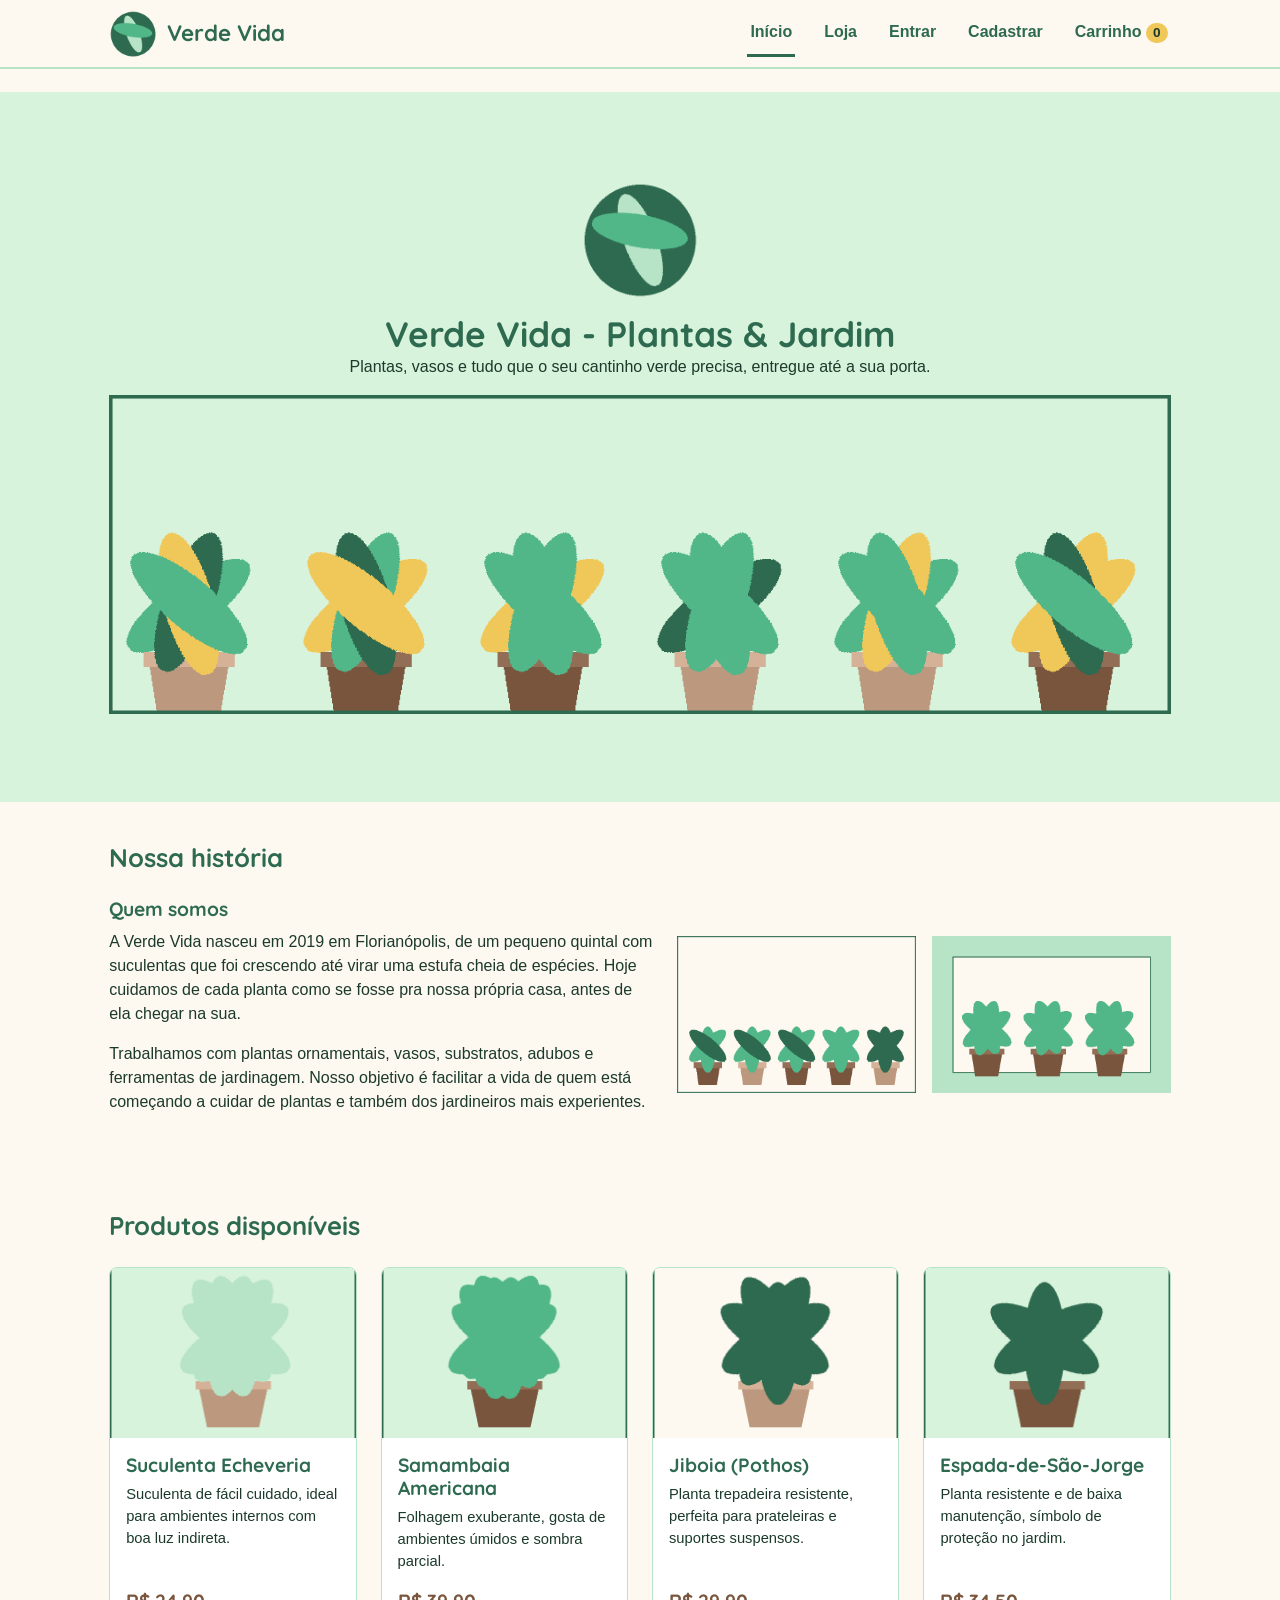
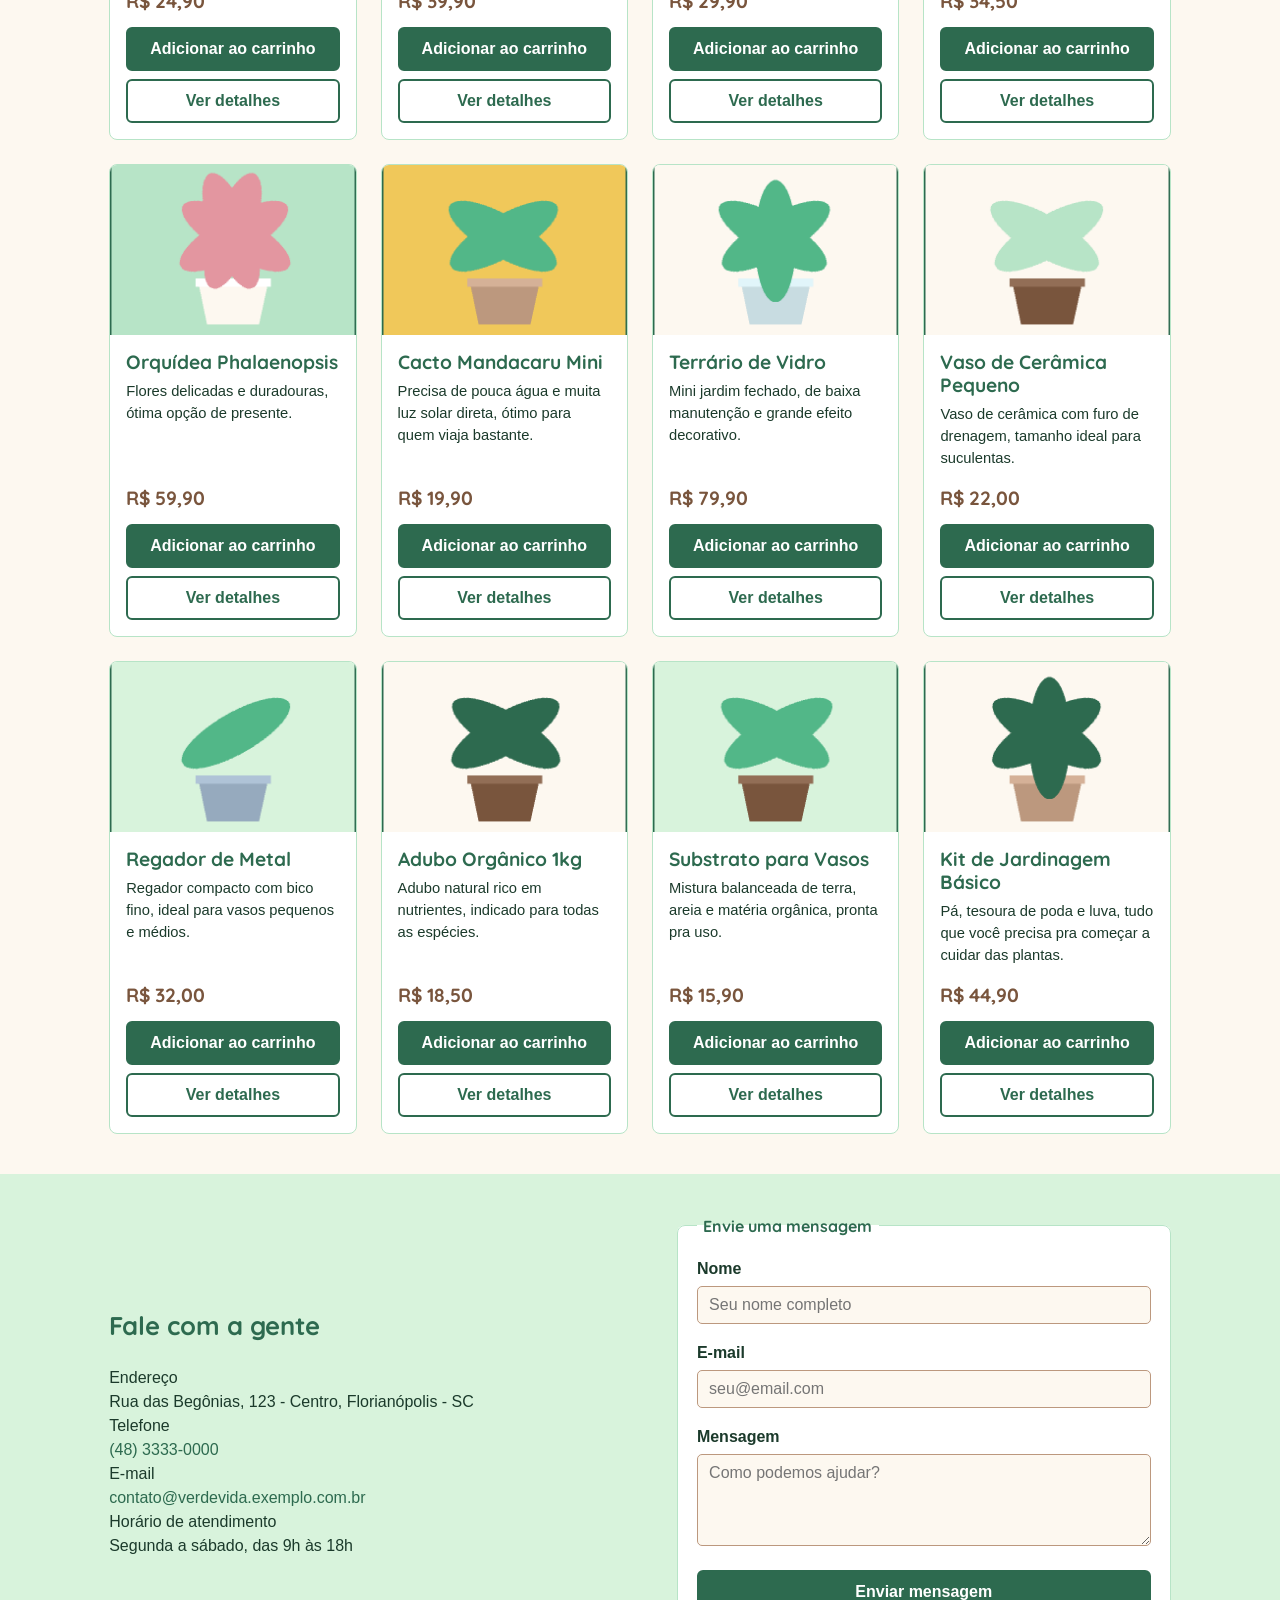
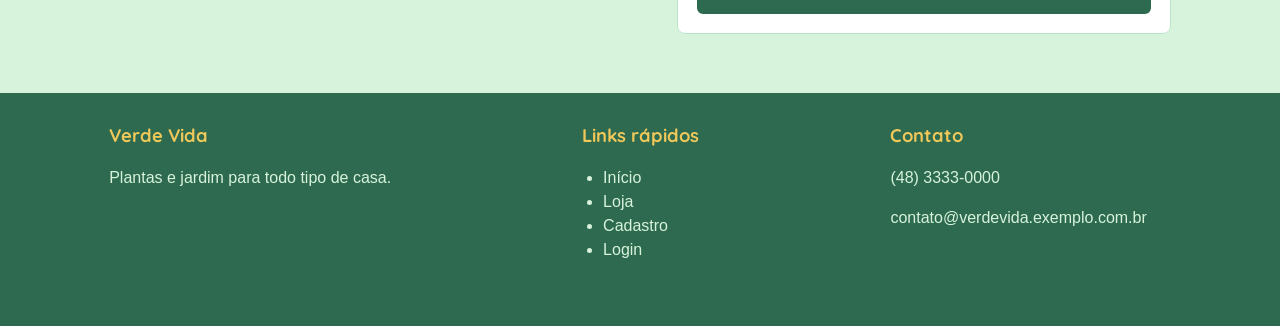
==== commit 76ea2723: "feat: implementar sistema de autenticação e gerenciamento de usuários" ====
--- a/index.html
+++ b/index.html
@@ -142,7 +142,7 @@
                 <p>(48) 3333-0000</p>
                 <p>contato@verdevida.exemplo.com.br</p>
             </div>
-            <div class="bloco-rodape">
+            <div class="bloco-rodape bloco-admin" hidden>
                 <h2>Administração</h2>
                 <p><a href="relatorios.html">Painel administrativo</a></p>
             </div>
--- a/css/layout.css
+++ b/css/layout.css
@@ -88,6 +88,31 @@
     color: var(--verde-escuro);
 }
 
+/* saudacao "Ola, nome" e botao "Sair" no mesmo estilo dos links */
+.menu-principal .saudacao-menu {
+    display: inline-block;
+    padding: 0.6em 0.2em;
+    color: var(--marrom);
+}
+
+.menu-principal .botao-menu {
+    min-height: 44px;
+    padding: 0.6em 0.2em;
+    font-family: var(--fonte-texto);
+    font-size: 1em;
+    font-weight: 700;
+    color: var(--verde-escuro);
+    background-color: transparent;
+    border: none;
+    border-bottom: 3px solid transparent;
+    cursor: pointer;
+}
+
+.menu-principal .botao-menu:hover {
+    color: var(--verde-medio);
+    text-decoration: underline;
+}
+
 /* ---------- secoes genericas ---------- */
 
 .secao {
@@ -179,6 +204,11 @@
     padding-bottom: 3em;
 }
 
+/* o main das paginas restritas comeca escondido ate a verificacao do login */
+.pagina-formulario main[hidden] {
+    display: none;
+}
+
 .cartao-formulario {
     width: 100%;
     max-width: 480px;
--- a/css/componentes.css
+++ b/css/componentes.css
@@ -349,6 +349,53 @@
     border-color: var(--erro);
 }
 
+/* mensagem geral do login (erro, bloqueio) */
+.mensagem-login {
+    background-color: var(--branco);
+    border: 1px solid var(--erro);
+    border-radius: 6px;
+    color: var(--erro);
+    font-weight: bold;
+    padding: 0.8em 1em;
+}
+
+/* ---------- indicador de forca da senha ---------- */
+
+.forca-senha {
+    height: 6px;
+    margin-top: 0.5em;
+    background-color: var(--verde-claro);
+    border-radius: 3px;
+    overflow: hidden;
+}
+
+/* a largura da barra e definida pelo JavaScript */
+.nivel-forca {
+    display: block;
+    width: 0;
+    height: 100%;
+    transition: width 0.2s ease-in-out;
+}
+
+.forca-fraca {
+    background-color: var(--erro);
+}
+
+.forca-media {
+    background-color: var(--amarelo);
+}
+
+.forca-forte {
+    background-color: var(--verde-medio);
+}
+
+.campo small.texto-forca {
+    display: block;
+    margin-top: 0.2em;
+    font-size: 0.85em;
+    font-weight: bold;
+}
+
 /* ---------- contador do carrinho no menu ---------- */
 
 .contador-carrinho {
--- a/css/responsivo.css
+++ b/css/responsivo.css
@@ -114,6 +114,18 @@
         width: 100%;
     }
 
+    .menu-principal .saudacao-menu {
+        display: block;
+        padding: 0.8em 1em;
+    }
+
+    .menu-principal .botao-menu {
+        display: block;
+        width: 100%;
+        padding: 0.8em 1em;
+        text-align: left;
+    }
+
     /* truque do checkbox: quando marcado, libera a altura do menu.
        Se os itens nao couberem na altura da tela, o menu rola por dentro */
     .alternar-menu:checked ~ .menu-principal ul {
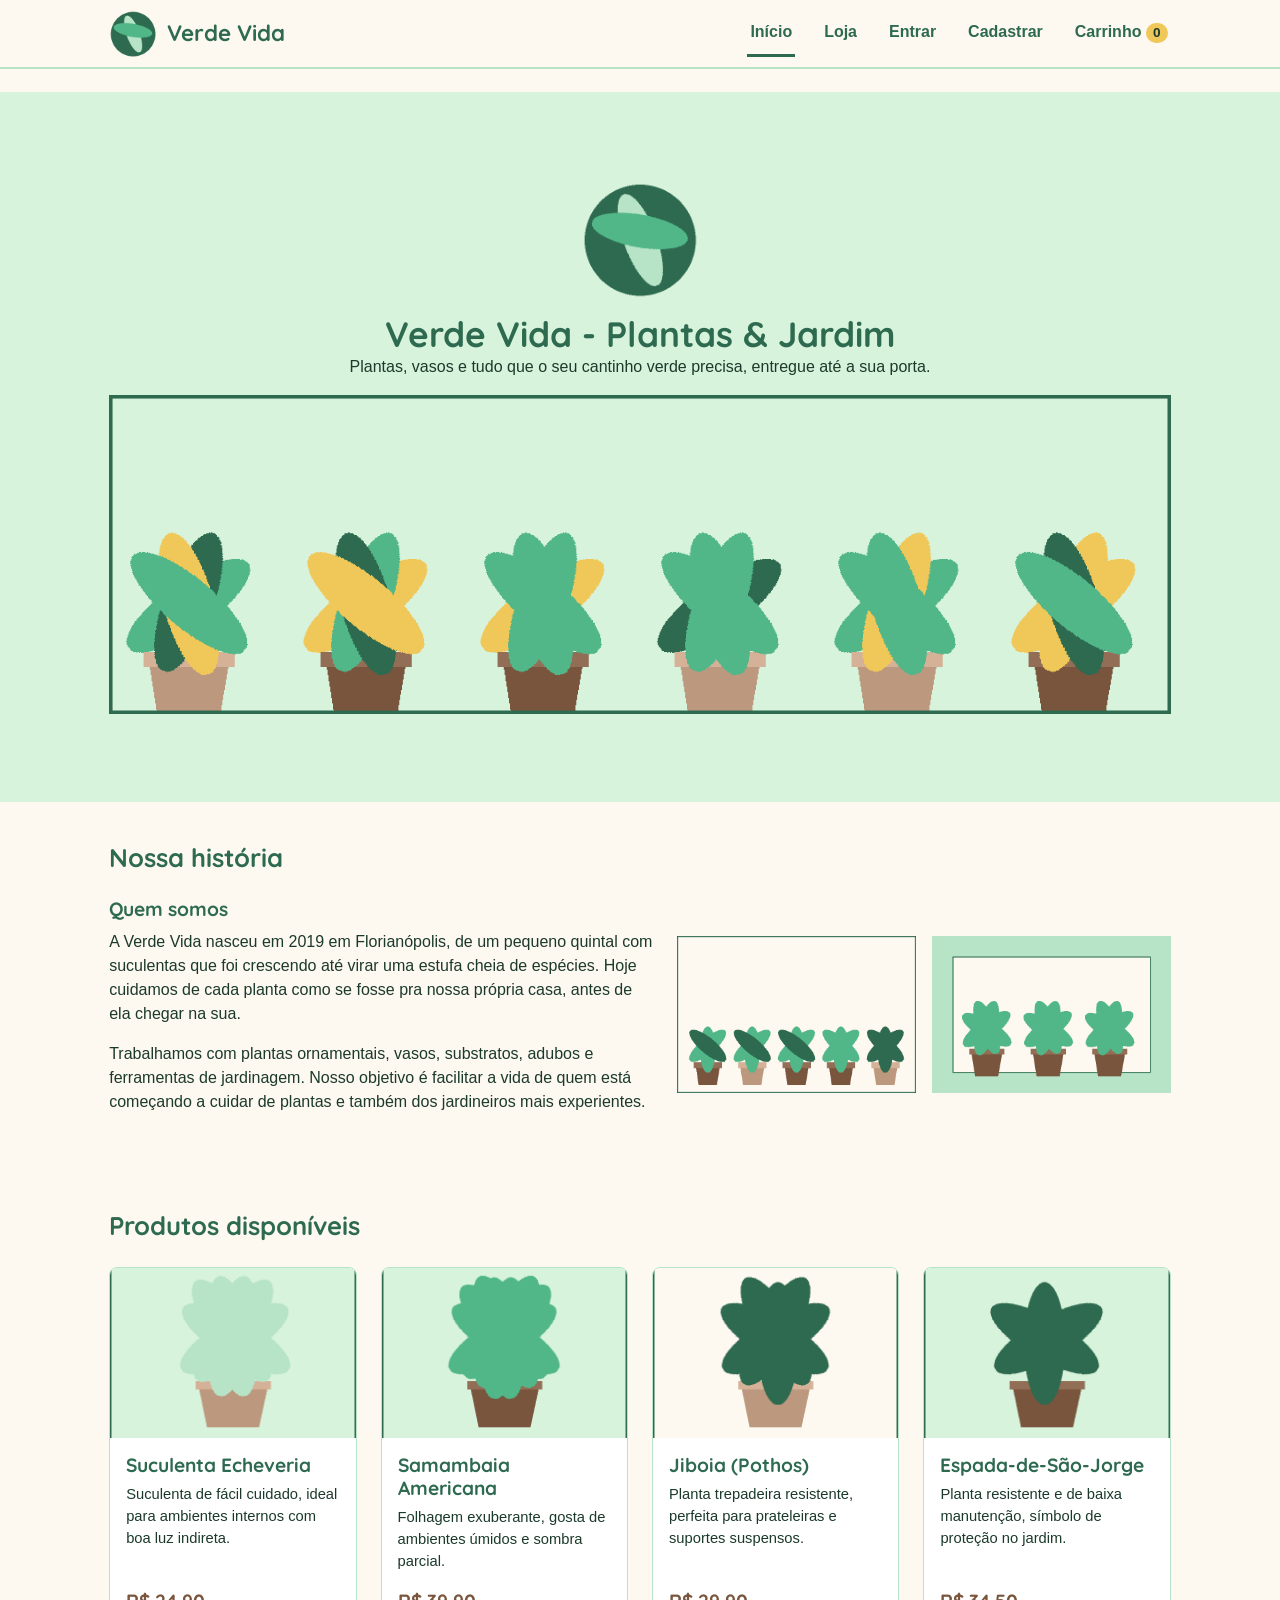
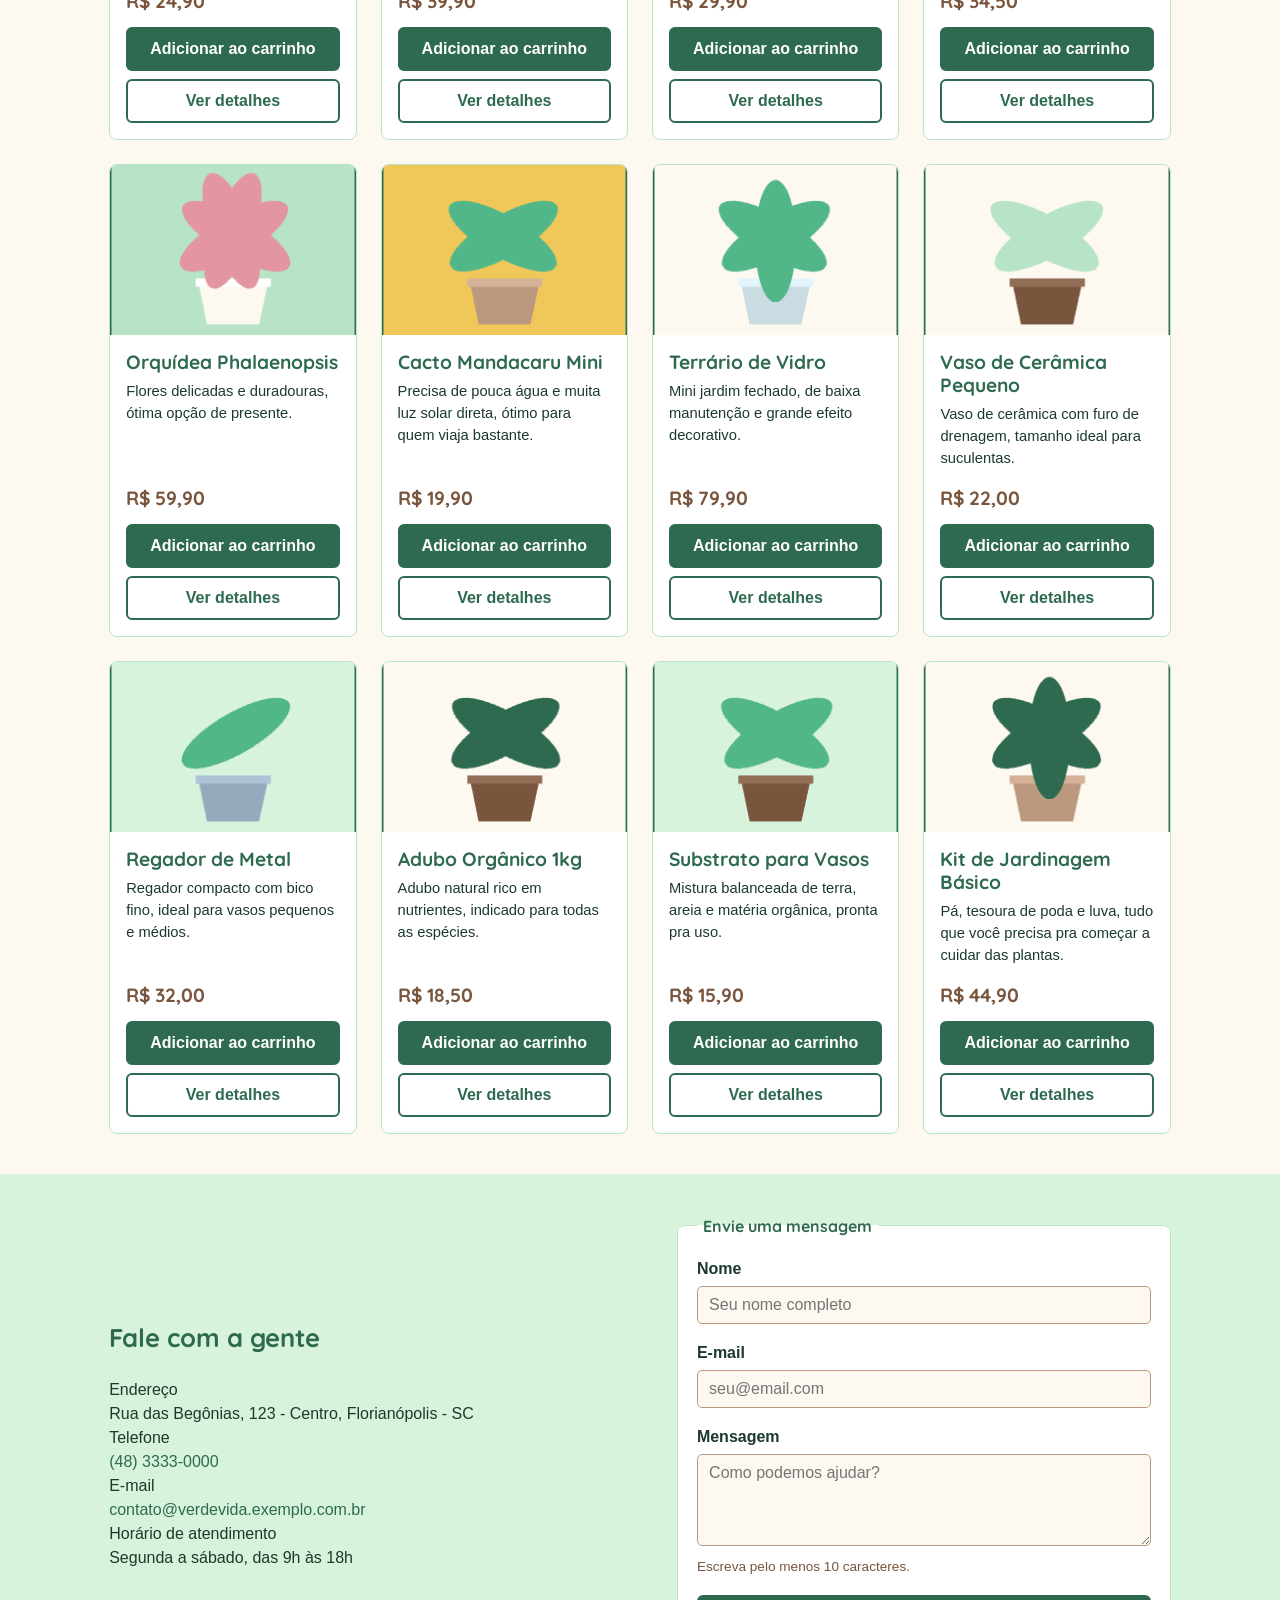
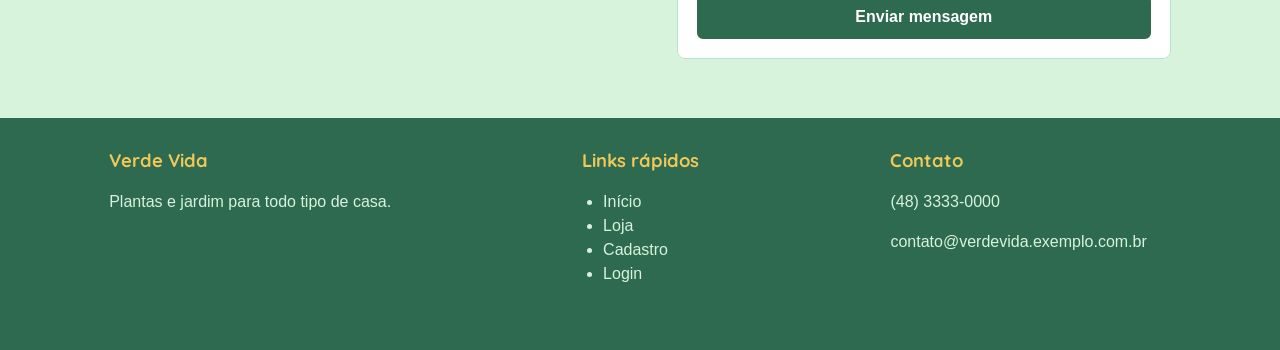
==== commit 4ef86efe: "feat: implementar funcionalidades de busca, filtros e indicadores na área administrativa" ====
--- a/index.html
+++ b/index.html
@@ -94,7 +94,7 @@
                     </dl>
                 </div>
                 <div>
-                    <form action="#" method="post" id="form-contato">
+                    <form action="#" method="post" id="form-contato" novalidate>
                         <fieldset>
                             <legend>Envie uma mensagem</legend>
 
@@ -110,7 +110,8 @@
 
                             <div class="campo">
                                 <label for="contato-mensagem">Mensagem</label>
-                                <textarea id="contato-mensagem" name="mensagem" rows="4" placeholder="Como podemos ajudar?" required></textarea>
+                                <textarea id="contato-mensagem" name="mensagem" rows="4" placeholder="Como podemos ajudar?" maxlength="1000" required></textarea>
+                                <small class="ajuda">Escreva pelo menos 10 caracteres.</small>
                             </div>
 
                             <button type="submit" class="botao botao-bloco">Enviar mensagem</button>
--- a/css/componentes.css
+++ b/css/componentes.css
@@ -554,3 +554,243 @@
     font-size: 0.95em;
     color: var(--marrom);
 }
+
+/* ---------- carrinho: cupom, CEP e resumo do pedido ---------- */
+
+.opcoes-carrinho {
+    display: grid;
+    grid-template-columns: 1fr 1fr;
+    grid-gap: 1em;
+    margin-bottom: 1em;
+}
+
+/* campo e botao lado a lado (cupom e CEP) */
+.linha-acao {
+    display: flex;
+    align-items: center;
+}
+
+.linha-acao input {
+    flex: 1 1 auto;
+    width: auto;
+    min-width: 0;
+}
+
+.linha-acao .botao {
+    margin-left: 0.5em;
+}
+
+.campo small.mensagem-sucesso {
+    color: var(--verde-escuro);
+    font-weight: bold;
+}
+
+.resumo-carrinho {
+    display: grid;
+    grid-template-columns: 1fr auto;
+    grid-gap: 0.4em 1em;
+    max-width: 420px;
+    margin: 0 0 1.2em auto;
+    padding: 1em;
+    background-color: var(--branco);
+    border: 1px solid var(--verde-claro);
+    border-radius: 8px;
+}
+
+.resumo-carrinho dd {
+    text-align: right;
+}
+
+.resumo-carrinho dt:last-of-type,
+.resumo-carrinho dd:last-of-type {
+    padding-top: 0.4em;
+    border-top: 1px solid var(--verde-claro);
+    font-family: var(--fonte-titulo);
+    font-weight: 700;
+    font-size: 1.2em;
+    color: var(--marrom);
+}
+
+/* ---------- botoes do dialogo de confirmacao ---------- */
+
+.acoes-dialogo {
+    display: flex;
+    flex-wrap: wrap;
+    justify-content: flex-end;
+    margin-top: 1em;
+}
+
+.acoes-dialogo .botao {
+    margin-left: 0.5em;
+    margin-top: 0.5em;
+}
+
+/* ---------- perfil: area de exclusao da conta ---------- */
+
+.zona-exclusao {
+    margin-top: 1.5em;
+    padding: 1.2em;
+    background-color: var(--branco);
+    border: 1px solid var(--erro);
+    border-radius: 8px;
+}
+
+.zona-exclusao h2 {
+    color: var(--erro);
+    font-size: 1.2em;
+}
+
+/* ---------- finalizacao da compra em etapas ---------- */
+
+.passos-checkout {
+    list-style: none;
+    display: grid;
+    grid-template-columns: repeat(4, 1fr);
+    grid-gap: 0.5em;
+    margin-bottom: 1.2em;
+}
+
+.passos-checkout li {
+    padding: 0.5em 0.3em;
+    border-bottom: 4px solid var(--verde-claro);
+    font-family: var(--fonte-titulo);
+    font-weight: 700;
+    text-align: center;
+    color: var(--marrom);
+}
+
+.passos-checkout li.passo-concluido {
+    border-bottom-color: var(--verde-medio);
+}
+
+.passos-checkout li[aria-current="step"] {
+    border-bottom-color: var(--verde-escuro);
+    color: var(--verde-escuro);
+}
+
+.etapa-checkout {
+    background-color: var(--branco);
+    border: 1px solid var(--verde-claro);
+    border-radius: 8px;
+    padding: 1.2em;
+}
+
+/* resumo dentro da etapa ocupa a largura toda */
+.etapa-checkout .resumo-carrinho {
+    max-width: none;
+    margin: 0 0 1.2em;
+}
+
+.acoes-checkout {
+    display: flex;
+    flex-wrap: wrap;
+    justify-content: space-between;
+    margin-top: 1em;
+}
+
+.acoes-checkout .botao {
+    margin-top: 0.5em;
+}
+
+/* ---------- detalhes de uma compra (Meus pedidos) ---------- */
+
+.secao-pedidos summary {
+    cursor: pointer;
+    color: var(--verde-escuro);
+    font-weight: bold;
+    min-height: 44px;
+    padding: 0.6em 0;
+}
+
+.detalhes-compra {
+    font-size: 0.95em;
+}
+
+.detalhes-compra ul {
+    margin: 0.3em 0 0.8em 1.2em;
+}
+
+.detalhes-compra dl {
+    display: grid;
+    grid-template-columns: auto 1fr;
+    grid-gap: 0.3em 1em;
+}
+
+.detalhes-compra dt {
+    font-weight: bold;
+}
+
+/* ---------- painel de indicadores (area administrativa) ---------- */
+
+.indicadores {
+    display: grid;
+    grid-template-columns: repeat(4, 1fr);
+    grid-gap: 1em;
+    margin-bottom: 1.2em;
+}
+
+.indicador,
+.cartao-indicador {
+    background-color: var(--branco);
+    border: 1px solid var(--verde-claro);
+    border-radius: 8px;
+    padding: 1em;
+}
+
+.rotulo-indicador {
+    font-size: 0.9em;
+    color: var(--marrom);
+    margin-bottom: 0.3em;
+}
+
+.valor-indicador {
+    font-family: var(--fonte-titulo);
+    font-weight: 700;
+    font-size: 1.6em;
+    color: var(--verde-escuro);
+    margin-bottom: 0;
+}
+
+.graficos-indicadores {
+    display: grid;
+    grid-template-columns: 1fr 1fr;
+    grid-gap: 1em;
+}
+
+.mais-vendidos {
+    margin-left: 1.4em;
+}
+
+.mais-vendidos li {
+    margin-bottom: 0.3em;
+}
+
+/* grafico de barras feito com div: o JS define a largura de cada barra */
+.grafico-barras {
+    list-style: none;
+}
+
+.linha-grafico {
+    display: grid;
+    grid-template-columns: 3.2em 1fr 6.5em;
+    grid-gap: 0.5em;
+    align-items: center;
+    margin-bottom: 0.4em;
+}
+
+.trilho-barra {
+    height: 1.2em;
+    background-color: var(--verde-fundo);
+    border-radius: 4px;
+}
+
+.barra-grafico {
+    height: 100%;
+    background-color: var(--verde-escuro);
+    border-radius: 4px;
+}
+
+.valor-barra {
+    text-align: right;
+    font-size: 0.9em;
+}
--- a/css/responsivo.css
+++ b/css/responsivo.css
@@ -191,6 +191,30 @@
         left: 1em;
         width: auto;
     }
+
+    /* cupom e CEP um embaixo do outro; resumo com a largura toda */
+    .opcoes-carrinho {
+        grid-template-columns: 1fr;
+    }
+
+    .resumo-carrinho {
+        max-width: none;
+    }
+
+    /* botoes do dialogo empilhados, com largura total */
+    .acoes-dialogo .botao {
+        width: 100%;
+        margin-left: 0;
+    }
+
+    /* passos da finalizacao em duas linhas; botoes das etapas empilhados */
+    .passos-checkout {
+        grid-template-columns: 1fr 1fr;
+    }
+
+    .acoes-checkout .botao {
+        width: 100%;
+    }
 }
 
 /* ---------------------------------------------------- */
